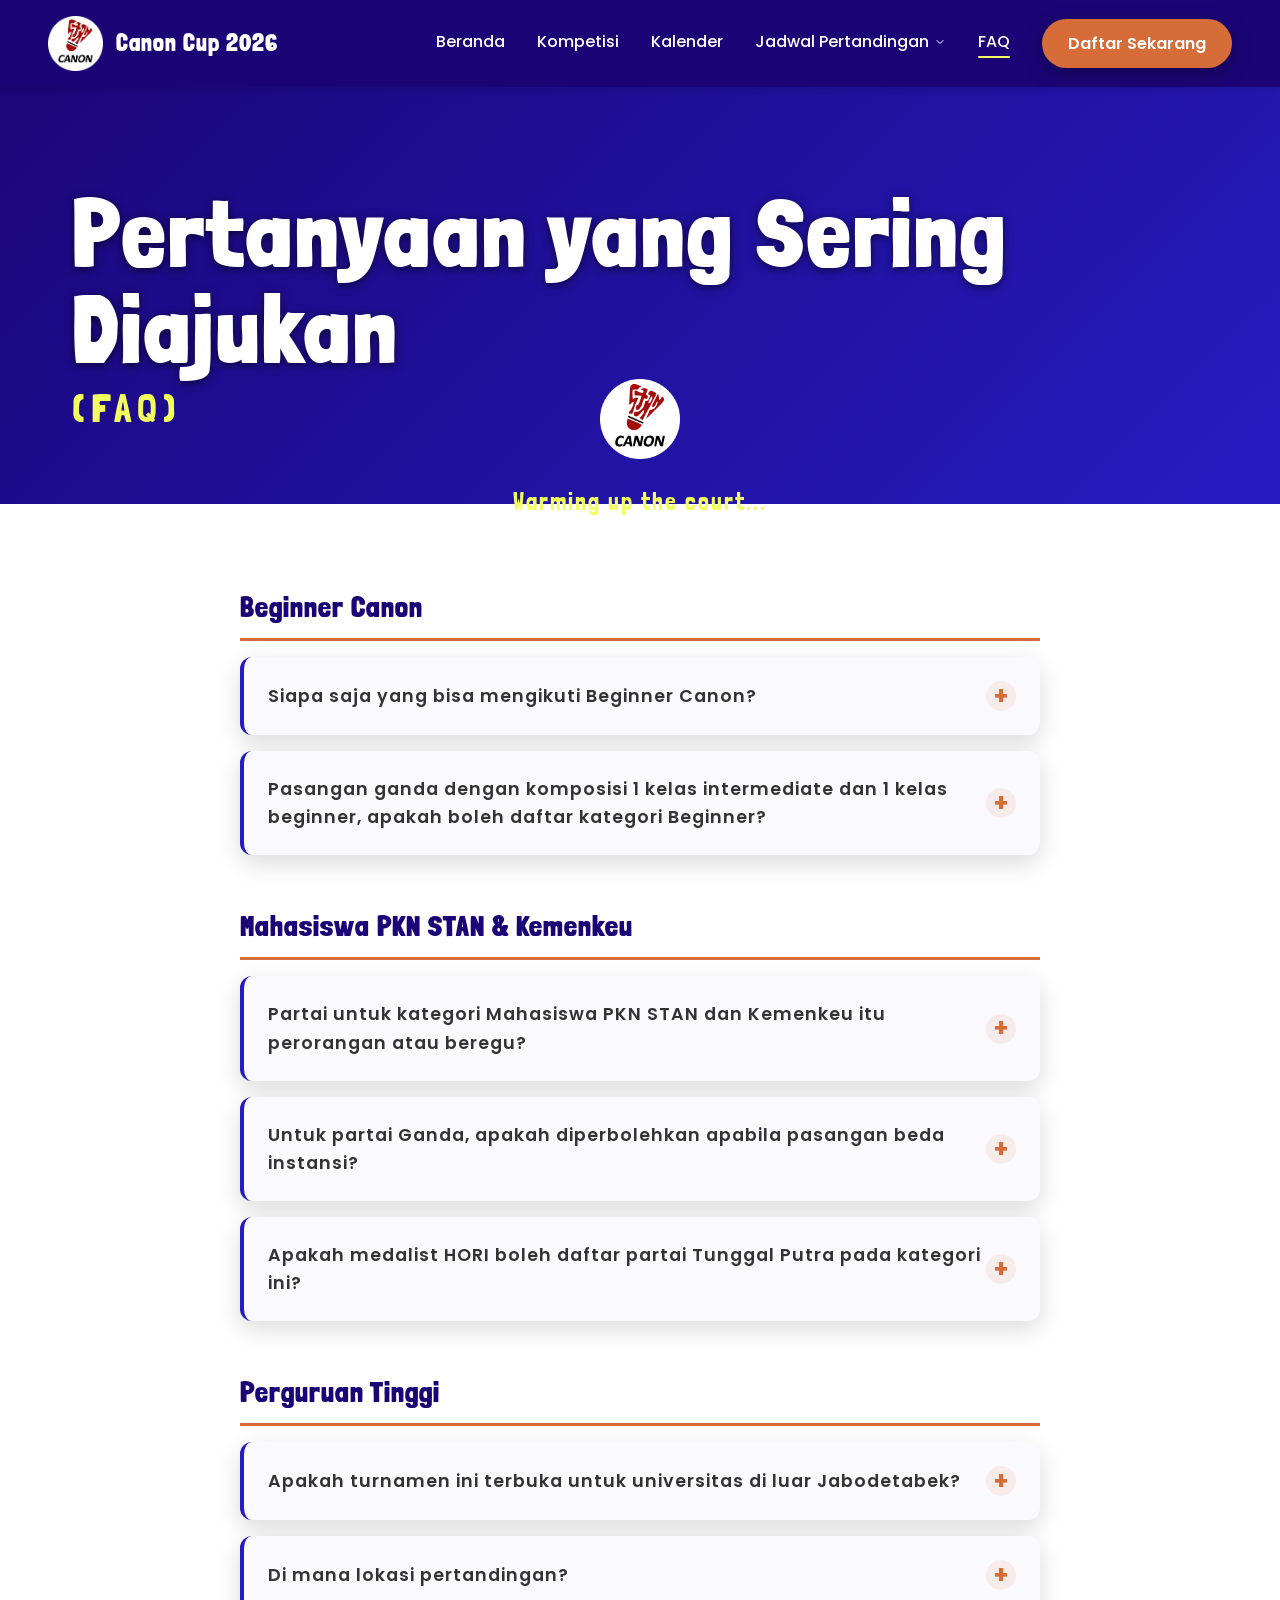
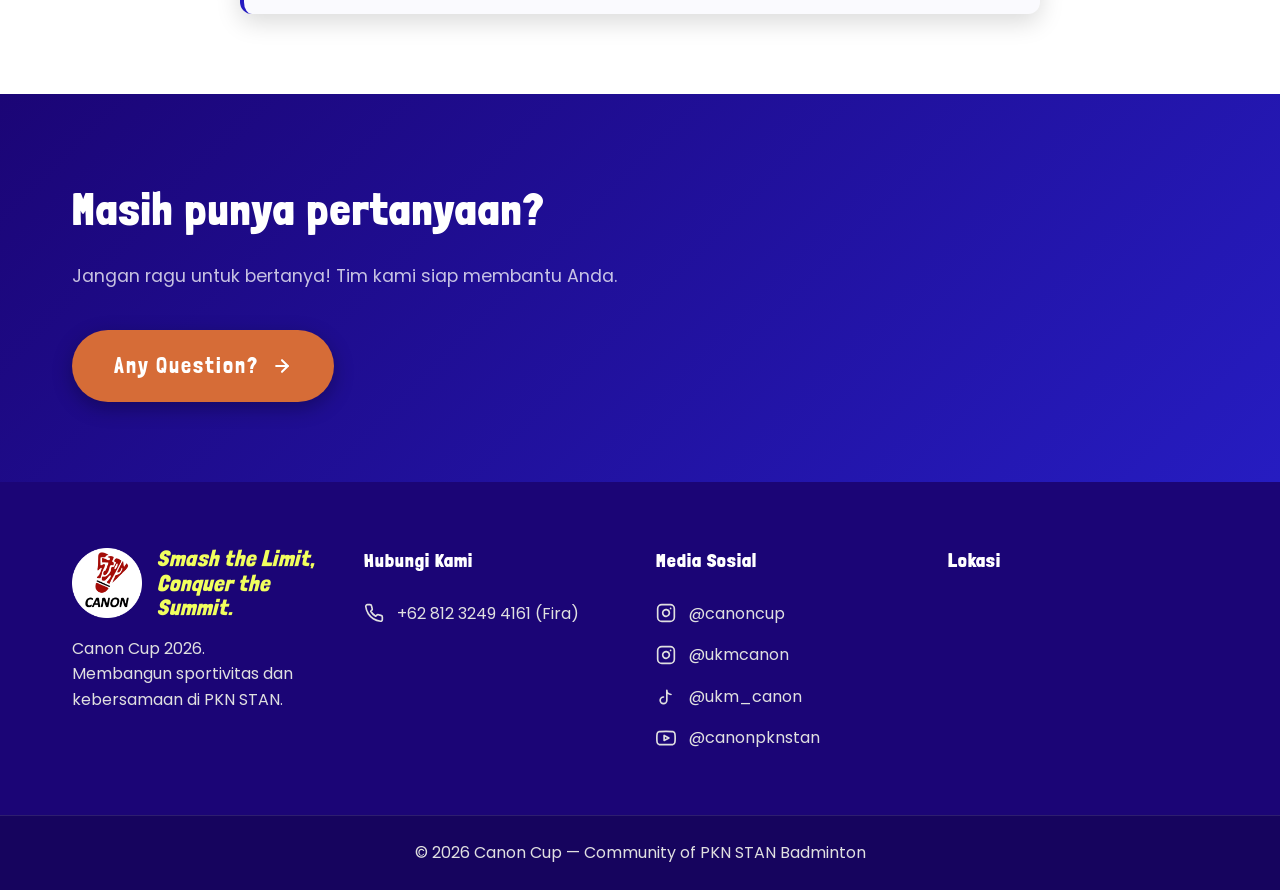
==== faq.html @ 89829433 "Ubah FAQ" ====
<!DOCTYPE html>
<html lang="id">
<head>
  <meta charset="UTF-8">
  <meta name="viewport" content="width=device-width, initial-scale=1.0">
  <meta name="description" content="FAQ CANON CUP 2026 - Pertanyaan yang Sering Diajukan">
  <title>FAQ | CANON CUP 2026</title>
  <link rel="icon" type="image/png" href="assets/images/logo.png">
  
  <!-- Google Fonts: Londrina Solid & Poppins -->
  <link rel="preconnect" href="https://fonts.googleapis.com">
  <link rel="preconnect" href="https://fonts.gstatic.com" crossorigin>
  <link href="https://fonts.googleapis.com/css2?family=Londrina+Solid:wght@400;900&family=Poppins:wght@400;500;600;700&display=swap" rel="stylesheet">
  
  <!-- CSS -->
  <link rel="stylesheet" href="css/style.css">
  <link rel="stylesheet" href="css/responsive.css">
</head>
<body>
  <!-- PRELOADER -->
  <div id="preloader" class="preloader">
    <div class="preloader-panel left-panel"></div>
    <div class="preloader-panel right-panel"></div>
    <div class="preloader-content">
      <div class="bouncing-shuttlecock" id="preloader-logo">
        <img src="assets/images/logo.png" alt="Loading...">
      </div>
      <div class="loading-text">Warming up the court...</div>
    </div>
  </div>

  <!-- NAVBAR -->
  <nav id="navbar" class="navbar-solid">
    <div class="nav-container">
      <a href="index.html" class="logo">
        <img src="assets/images/logo.png" alt="Canon Cup Logo" class="logo-img" />
        <span>Canon Cup 2026</span>
      </a>
      
      <ul class="nav-menu" id="nav-menu">
        <li><a href="index.html#hero" class="nav-link">Beranda</a></li>
        <li><a href="index.html#kompetisi" class="nav-link">Kompetisi</a></li>
        <li><a href="index.html#jadwal" class="nav-link">Kalender</a></li>
        <li class="dropdown">
          <a href="schedule.html" class="nav-link">Jadwal Pertandingan <svg width="12" height="12" viewBox="0 0 24 24" fill="none" stroke="currentColor" stroke-width="2" stroke-linecap="round" stroke-linejoin="round"><path d="m6 9 6 6 6-6"/></svg></a>
          <ul class="dropdown-menu">
            <li><a href="schedule.html?day=1">Day 1</a></li>
            <li><a href="schedule.html?day=2">Day 2</a></li>
            <li><a href="schedule.html?day=3">Day 3</a></li>
            <li><a href="schedule.html?day=4">Day 4</a></li>
            <li><a href="schedule.html?day=5">Day 5</a></li>
            <li><a href="schedule.html?day=6">Day 6</a></li>
          </ul>
        </li>        
        <li><a href="faq.html" class="nav-link active">FAQ</a></li>
        <li><a href="index.html#kompetisi" class="btn-cta">Daftar Sekarang</a></li>
      </ul>

      <!-- Hamburger Menu (Mobile) -->
      <div class="hamburger" id="hamburger">
        <span class="bar"></span>
        <span class="bar"></span>
        <span class="bar"></span>
      </div>
    </div>
  </nav>

  <!-- FAQ HERO -->
  <header class="section hero-faq">
    <div class="container text-center scroll-reveal">
      <h1 class="hero-title">Pertanyaan yang Sering Diajukan</h1>
      <p class="hero-subtitle" style="margin-bottom: 0;">(FAQ)</p>
    </div>
  </header>

  <!-- FAQ ACCORDION SECTION -->
  <section class="section">
    <div class="container scroll-reveal">
      
      <!-- Category 1: Beginner Canon -->
      <h2 class="faq-category-title" style="margin-top: 0;">Beginner Canon</h2>
      <div class="faq-container">
        <div class="faq-item">
          <div class="faq-question">
            <h3>Siapa saja yang bisa mengikuti Beginner Canon?</h3>
            <span class="faq-icon">+</span>
          </div>
          <div class="faq-answer">
            <p>Kategori ini ditujukan khusus untuk anggota Canon level Beginner. Peserta yang boleh mengikuti Kategori Beginner Canon dapat dilihat melalui tautan berikut <a href="https://staner.id/KelasBeginnerCanon" target="_blank" style="color: #3b82f6; font-weight: 600; text-decoration: underline;">staner.id/KelasBeginnerCanon</a>. </p>
          </div>
        </div>
        <div class="faq-item">
          <div class="faq-question">
            <h3> Pasangan ganda dengan komposisi 1 kelas intermediate dan 1 kelas beginner, apakah boleh daftar kategori Beginner? </h3>
            <span class="faq-icon">+</span>
          </div>
          <div class="faq-answer">
            <p>Tidak dibolehkan daftar kelas Beginner, karena kategori Beginner hanya untuk Internal Canon kelas Beginner. Jika salah satunya bukan Beginner, maka harus daftar kategori Mahasiswa atau Perguruan Tinggi Lainnya. </p>
          </div>
        </div>
      </div>

      <!-- Category 2: Mahasiswa PKN STAN & Kemenkeu -->
      <h2 class="faq-category-title">Mahasiswa PKN STAN & Kemenkeu</h2>
      <div class="faq-container">
        <div class="faq-item">
          <div class="faq-question">
            <h3>Partai untuk kategori Mahasiswa PKN STAN dan Kemenkeu itu perorangan atau beregu?</h3>
            <span class="faq-icon">+</span>
          </div>
          <div class="faq-answer">
            <p>Partai untuk kategori Mahasiswa PKN STAN dan Kemenkeu adalah perorangan.</p>
          </div>
        </div>
        <div class="faq-item">
          <div class="faq-question">
            <h3>Untuk partai Ganda, apakah diperbolehkan apabila pasangan beda instansi?</h3>
            <span class="faq-icon">+</span>
          </div>
          <div class="faq-answer">
            <p>Diperbolehkan.</p>
          </div>
        </div>
        <div class="faq-item">
          <div class="faq-question">
            <h3>Apakah medalist HORI boleh daftar partai Tunggal Putra pada kategori ini?</h3>
            <span class="faq-icon">+</span>
          </div>
          <div class="faq-answer">
            <p>Medalist HORI tidak diperbolehkan mengikuti partai Tunggal Putra, hal ini bertujuan untuk memastikan pertandingan antara Mahasiswa PKN STAN dan Kemenkeu bisa lebih adil.</p>
          </div>
        </div>
      </div>

      <!-- Category 3: Perguruan Tinggi -->
      <h2 class="faq-category-title">Perguruan Tinggi</h2>
      <div class="faq-container">
        <div class="faq-item">
          <div class="faq-question">
            <h3>Apakah turnamen ini terbuka untuk universitas di luar Jabodetabek?</h3>
            <span class="faq-icon">+</span>
          </div>
          <div class="faq-answer">
            <p>Ya, terbuka untuk seluruh mahasiswa perguruan tinggi di Indonesia. Namun, biaya akomodasi dan transportasi ditanggung oleh masing-masing peserta.</p>
          </div>
        </div>
        <div class="faq-item">
          <div class="faq-question">
            <h3>Di mana lokasi pertandingan?</h3>
            <span class="faq-icon">+</span>
          </div>
          <div class="faq-answer">
            <p>Seluruh rangkaian pertandingan akan diselenggarakan di Gedung Student Center PKN STAN, Bintaro, Tangerang Selatan. Anda bisa melihat peta lokasi di bagian paling bawah website ini.</p>
          </div>
        </div>
      </div>

    </div>
  </section>

  <!-- FAQ CTA -->
  <section class="section faq-cta-section">
    <div class="container scroll-reveal text-center">
      <h2 class="faq-cta-title">Masih punya pertanyaan?</h2>
      <p class="faq-cta-desc">Jangan ragu untuk bertanya! Tim kami siap membantu Anda.</p>
      <a href="https://canoncup26.zite.so/faq" target="_blank" id="faq-form-link" class="btn-faq-cta">
        <span>Any Question?</span>
        <svg width="20" height="20" viewBox="0 0 24 24" fill="none" stroke="currentColor" stroke-width="2.5" stroke-linecap="round" stroke-linejoin="round"><line x1="5" y1="12" x2="19" y2="12"/><polyline points="12 5 19 12 12 19"/></svg>
      </a>
    </div>
  </section>

  <!-- FOOTER -->
  <footer class="footer">
    <div class="container footer-grid">
      <!-- Col 1: Logo & Tagline -->
      <div class="footer-col">
        <a href="#" class="logo footer-logo">
          <img src="assets/images/logo.png" alt="Canon Cup Logo" class="logo-img" />
          <span class="footer-tagline">Smash the Limit,<br>Conquer the Summit.</span>
        </a>
        <p class="footer-desc">Canon Cup 2026.<br>Membangun sportivitas dan kebersamaan di PKN STAN.</p>
      </div>

      <!-- Col 2: Contact -->
      <div class="footer-col">
        <h4 class="footer-heading">Hubungi Kami</h4>
        <a href="#" id="footer-wa-link" target="_blank" class="footer-contact">
          <svg width="20" height="20" viewBox="0 0 24 24" fill="none" stroke="currentColor" stroke-width="2" stroke-linecap="round" stroke-linejoin="round"><path d="M22 16.92v3a2 2 0 0 1-2.18 2 19.79 19.79 0 0 1-8.63-3.07 19.5 19.5 0 0 1-6-6 19.79 19.79 0 0 1-3.07-8.67A2 2 0 0 1 4.11 2h3a2 2 0 0 1 2 1.72 12.84 12.84 0 0 0 .7 2.81 2 2 0 0 1-.45 2.11L8.09 9.91a16 16 0 0 0 6 6l1.27-1.27a2 2 0 0 1 2.11-.45 12.84 12.84 0 0 0 2.81.7A2 2 0 0 1 22 16.92z"/></svg>
          <span id="footer-wa-text"></span>
        </a>
      </div>

      <!-- Col 3: Media Sosial -->
      <div class="footer-col">
        <h4 class="footer-heading">Media Sosial</h4>
        <div class="social-links">
          <a href="https://instagram.com/canoncup" target="_blank" class="social-link" title="@canoncup">
            <svg width="20" height="20" viewBox="0 0 24 24" fill="none" stroke="currentColor" stroke-width="2" stroke-linecap="round" stroke-linejoin="round"><rect x="2" y="2" width="20" height="20" rx="5" ry="5"/><path d="M16 11.37A4 4 0 1 1 12.63 8 4 4 0 0 1 16 11.37z"/><line x1="17.5" y1="6.5" x2="17.51" y2="6.5"/></svg>
            @canoncup
          </a>
          <a href="https://instagram.com/ukmcanon" target="_blank" class="social-link" title="@ukmcanon">
            <svg width="20" height="20" viewBox="0 0 24 24" fill="none" stroke="currentColor" stroke-width="2" stroke-linecap="round" stroke-linejoin="round"><rect x="2" y="2" width="20" height="20" rx="5" ry="5"/><path d="M16 11.37A4 4 0 1 1 12.63 8 4 4 0 0 1 16 11.37z"/><line x1="17.5" y1="6.5" x2="17.51" y2="6.5"/></svg>
            @ukmcanon
          </a>
          <a href="https://tiktok.com/@ukm_canon" target="_blank" class="social-link" title="@ukm_canon">
            <!-- TikTok SVG Icon -->
            <svg width="20" height="20" viewBox="0 0 24 24" fill="none" stroke="currentColor" stroke-width="2" stroke-linecap="round" stroke-linejoin="round"><path d="M9 12a4 4 0 1 0 4 4V4a5 5 0 0 0 5 5"/></svg>
            @ukm_canon
          </a>
          <a href="https://youtube.com/@canonpknstan" target="_blank" class="social-link" title="@canonpknstan">
            <svg width="20" height="20" viewBox="0 0 24 24" fill="none" stroke="currentColor" stroke-width="2" stroke-linecap="round" stroke-linejoin="round"><path d="M22.54 6.42a2.78 2.78 0 0 0-1.94-2C18.88 4 12 4 12 4s-6.88 0-8.6.42a2.78 2.78 0 0 0-1.94 2C1 8.13 1 12 1 12s0 3.87.46 5.58a2.78 2.78 0 0 0 1.94 2C5.12 20 12 20 12 20s6.88 0 8.6-.42a2.78 2.78 0 0 0 1.94-2C23 15.87 23 12 23 12s0-3.87-.46-5.58z"/><polygon points="9.75 15.02 15.5 12 9.75 8.98 9.75 15.02"/></svg>
            @canonpknstan
          </a>
        </div>
      </div>

      <!-- Col 4: Maps -->
      <div class="footer-col">
        <h4 class="footer-heading">Lokasi</h4>
        <div class="map-container">
          <iframe 
            title="Peta lokasi Gedung Student Center PKN STAN"
            src="https://www.google.com/maps?q=Gedung%20Student%20Center%20PKN%20STAN&output=embed"
            width="100%" 
            height="150" 
            style="border:0; border-radius: 8px;" 
            allowfullscreen="" 
            loading="lazy" 
            referrerpolicy="no-referrer-when-downgrade">
          </iframe>
        </div>
      </div>
    </div>
    <div class="footer-bottom">
      <p>&copy; 2026 Canon Cup &mdash; Community of PKN STAN Badminton</p>
    </div>
  </footer>

  <!-- Scripts -->
  <script src="js/data.js"></script>
  <script src="js/main.js"></script>
</body>
</html>
---- css/style.css ----
/* === BASE & CSS VARIABLES === */
:root {
  --color-primary: #1b0576;
  --color-secondary: #261cc1;
  --color-accent: #d66c37;
  --color-highlight: #f1ff5e;
  
  --font-heading: 'Londrina Solid', cursive;
  --font-body: 'Poppins', sans-serif;
  
  --text-dark: #333333;
  --text-light: #ffffff;
  --text-muted: #e0e0e0;
  
  --bg-light: #ffffff;
  --bg-white: #ffffff;
  
  --transition: all 0.3s ease;
}

* {
  margin: 0;
  padding: 0;
  box-sizing: border-box;
}

html {
  scroll-behavior: smooth;
}

body {
  font-family: var(--font-body);
  color: var(--text-dark);
  background-color: var(--bg-light);
  line-height: 1.6;
  overflow-x: hidden;
}

a {
  text-decoration: none;
  color: inherit;
}

ul {
  list-style: none;
}

img {
  max-width: 100%;
  height: auto;
  display: block;
}

/* === TYPOGRAPHY === */
h1, h2, h3, h4, .hero-title, .section-title {
  font-family: var(--font-heading);
  font-weight: 900;
  letter-spacing: 1px;
}

.container {
  max-width: 1200px;
  margin: 0 auto;
  padding: 0 2rem;
}

.section {
  padding: 5rem 0;
}

.section-alt {
  background-color: var(--bg-white);
}

.section-title {
  text-align: center;
  font-size: 3rem;
  margin-top: 2rem;
  color: var(--color-primary);
  margin-bottom: 2rem;
  position: relative;
}

/* === NAVBAR === */
#navbar {
  position: fixed;
  top: 0;
  left: 0;
  width: 100%;
  z-index: 1000;
  transition: var(--transition);
  background: transparent;
  padding: 1.5rem 0;
}

#navbar.scrolled, #navbar.navbar-solid {
  background-color: var(--color-primary);
  padding: 1rem 0;
  box-shadow: 0 4px 6px rgba(0, 0, 0, 0.1);
}

.nav-container {
  width: 100%;
  padding: 0 3rem;
  display: flex;
  justify-content: space-between;
  align-items: center;
}

.logo {
  display: flex;
  align-items: center;
  gap: 0.8rem;
  font-family: var(--font-heading);
  font-size: 1.5rem;
  font-weight: 700;
  color: var(--text-light);
  letter-spacing: 1px;
}

.logo-img {
  height: 55px;
  width: auto;
  object-fit: contain;
}

.footer-logo {
  display: flex;
  align-items: center;
  gap: 15px;
}

.footer-logo .logo-img {
  height: 70px;
}

.footer-tagline {
  font-family: var(--font-heading);
  font-style: italic;
  font-size: 1.4rem;
  color: var(--color-highlight);
  line-height: 1.1;
  letter-spacing: 1px;

}

.nav-menu {
  display: flex;
  align-items: center;
  gap: 2rem;
}

.nav-link {
  color: var(--text-light);
  font-weight: 500;
  transition: var(--transition);
  display: flex;
  align-items: center;
  gap: 0.3rem;
  position: relative;
  padding-bottom: 0.2rem;
}

.nav-link::after {
  content: '';
  position: absolute;
  width: 0;
  height: 2px;
  bottom: 0;
  left: 0;
  background-color: var(--color-highlight);
  transition: width 0.3s ease;
  border-radius: 2px;
}

.nav-link:hover {
  color: var(--color-highlight);
}

.nav-link:hover::after,
.nav-link.active::after {
  width: 100%;
}

.btn-primary {
  display: inline-flex;
  align-items: center;
  justify-content: center;
  background-color: var(--color-accent);
  color: var(--text-light);
  padding: 0.6rem 1.5rem;
  border-radius: 50px;
  font-weight: 600;
  transition: var(--transition);
  border: 2px solid var(--color-accent);
}

.btn-primary:hover {
  background-color: transparent;
  color: var(--color-accent);
  transform: translateY(-2px);
}

.btn-cta {
  display: inline-flex;
  align-items: center;
  justify-content: center;
  background-color: var(--color-accent);
  color: var(--text-light);
  padding: 0.6rem 1.5rem;
  border-radius: 50px;
  font-weight: 600;
  transition: var(--transition);
  border: 2px solid transparent;
  box-shadow: 0 6px 20px rgba(0, 0, 0, 0.3);
  position: relative;
  overflow: hidden;
}

.btn-cta::before {
  content: '';
  position: absolute;
  top: 0; left: -100%; right: 0; bottom: 0;
  width: 100%;
  background: linear-gradient(120deg, transparent, rgba(255,255,255,0.2), transparent);
  transition: left 0.5s ease;
}

.btn-cta:hover::before {
  left: 100%;
}

.btn-cta:hover {
  background: transparent;
  border-color: var(--color-highlight);
  color: var(--color-highlight);
  box-shadow: 0 8px 25px rgba(0, 0, 0, 0.35);
  transform: translateY(-3px);
}

/* Dropdown */
.dropdown {
  position: relative;
}

.dropdown-menu {
  position: absolute;
  top: 100%;
  left: 0;
  background-color: var(--color-primary);
  min-width: 180px;
  border-radius: 8px;
  opacity: 0;
  visibility: hidden;
  transform: translateY(10px);
  transition: var(--transition);
  box-shadow: 0 10px 15px rgba(0,0,0,0.1);
  padding: 0.5rem 0;
}

.dropdown:hover .dropdown-menu {
  opacity: 1;
  visibility: visible;
  transform: translateY(0);
}

.dropdown-menu a {
  display: block;
  padding: 0.7rem 1.5rem;
  color: var(--text-light);
  transition: var(--transition);
}

.dropdown-menu a:hover {
  background-color: var(--color-secondary);
  padding-left: 1.8rem;
}

.hamburger {
  display: none;
  cursor: pointer;
}

.hamburger .bar {
  display: block;
  width: 25px;
  height: 3px;
  margin: 5px auto;
  transition: var(--transition);
  background-color: var(--text-light);
}

/* === HOME PAGE FIXED BACKGROUND === */
body.home-page {
  color: var(--text-light);
  position: relative;
}

body.home-page::before {
  content: '';
  position: fixed;
  top: -20px;
  left: -20px;
  width: calc(100% + 40px);
  height: calc(100% + 40px);
  background: linear-gradient(rgba(27, 5, 118, 0.2), rgba(38, 28, 193, 0.2)), url('../assets/images/hero-bg.png') center bottom/cover no-repeat;
  z-index: -1;
  transition: filter 0.4s ease;
  filter: blur(var(--bg-blur, 0px));
}

body.home-page .hero {
  background: transparent;
}

body.home-page .section, 
body.home-page .section-alt {
  background-color: transparent;
}

body.home-page .section-title {
  color: var(--text-light);
}

body.home-page .tentative-label {
  color: var(--text-muted);
}

/* Ensure components with white backgrounds retain dark text */
.card, .calendar-wrapper, .modal-content, .sponsor-item {
  color: var(--text-dark);
}

/* === HERO SECTION === */
.hero {
  min-height: 100vh;
  display: flex;
  align-items: center;
  background: linear-gradient(135deg, var(--color-primary) 0%, var(--color-secondary) 100%);
  position: relative;
  overflow: hidden;
  padding-top: 80px;
  padding-bottom: 1.5rem;
}

.hero-content {
  max-width: 800px;
  margin: 0 auto;
  text-align: center;
  color: var(--text-light);
  z-index: 2;
  position: relative;
  padding: 0 2rem;
}

.hero-title {
  font-size: 6rem;
  margin-top: 1.5rem;
  line-height: 1;
  text-shadow: 0 2px 10px rgba(0, 0, 0, 0.6);
}

.hero-tagline {
  font-size: 1.7rem;
  font-style: italic;
  color: var(--color-highlight);
  margin-top: 0.1rem;
  margin-bottom: 0.5rem;
  font-weight: 600;
}

.hero-desc {
  font-size: 1.1rem;
  line-height: 1.2rem;
  margin-bottom: 1.2rem;
  color: var(--text-muted);
}

.hero-decor {
  position: absolute;
  top: 50%;
  left: 50%;
  transform: translate(-50%, -50%);
  z-index: 1;
  opacity: 0.6;
}

@keyframes float {
  0% { transform: translateY(0px) rotate(0deg); }
  50% { transform: translateY(-20px) rotate(5deg); }
  100% { transform: translateY(0px) rotate(0deg); }
}

.floating-shuttlecock {
  animation: float 6s ease-in-out infinite;
}

/* --- HERO TIMELINE & COUNTDOWN --- */
.hero-countdown-wrapper {
  margin: 2rem auto 1.5rem auto;
  margin-top: 0.8rem;
  background: rgba(255, 255, 255, 0.1);
  backdrop-filter: blur(10px);
  border-radius: 16px;
  border: 1px solid rgba(255, 255, 255, 0.2);
  padding: 1.5rem;
  max-width: 500px;
  transform-style: preserve-3d;
  transition: var(--transition);
}

.hero-timeline {
  display: flex;
  justify-content: center;
  gap: 4rem;
  margin-bottom: 1.5rem;
  border-bottom: 1px solid rgba(255, 255, 255, 0.2);
  padding-bottom: 1rem;
}

.timeline-step {
  display: flex;
  flex-direction: column;
  align-items: center;
}

.timeline-step .step-date {
  font-size: 0.95rem;
  color: var(--color-highlight);
  font-weight: 600;
  margin-bottom: 0.2rem;
}

.timeline-step .step-name {
  font-size: 1rem;
  font-weight: 700;
}

.hero-countdown {
  display: flex;
  flex-direction: column;
  align-items: center;
}

.countdown-label {
  font-size: 1.25rem;
  font-weight: 700;
  margin-bottom: 1rem;
  text-transform: uppercase;
  letter-spacing: 1px;
}

.countdown-timer {
  display: flex;
  justify-content: center;
  align-items: center;
  gap: 1rem;
}

.time-box {
  display: flex;
  flex-direction: column;
  align-items: center;
  background: rgba(0, 0, 0, 0.2);
  padding: 0.8rem;
  border-radius: 12px;
  min-width: 70px;
}

.time-box span {
  font-family: var(--font-heading);
  font-size: 2.5rem;
  font-weight: 800;
  line-height: 1;
  letter-spacing: 2px;
}

.time-box small {
  font-size: 0.75rem;
  margin-top: 0.3rem;
  font-weight: 600;
  color: var(--color-highlight);
}

.time-sep {
  font-size: 2rem;
  font-weight: 800;
  color: var(--color-highlight);
}

/* === KOMPETISI SECTION === */
.cards-grid {
  display: grid;
  grid-template-columns: repeat(3, 1fr);
  gap: 2rem;
}

.card {
  background: var(--bg-white);
  border-radius: 16px;
  padding: 2rem;
  box-shadow: 0 10px 35px rgba(0,0,0,0.15);
  transition: var(--transition);
  display: flex;
  flex-direction: column;
  align-items: center;
  text-align: center;
  height: 100%;
  transform-style: preserve-3d;
}

.card:hover {
  box-shadow: 0 30px 60px rgba(0,0,0,0.4);
  background-color: var(--color-primary);
}

.card:hover .card-title,
.card:hover .card-desc {
  color: var(--text-light);
  transform: translateZ(30px);
}

.card:hover .card-icon {
  background-color: rgba(255, 255, 255, 0.2);
  color: var(--text-light);
  transform: translateZ(50px);
}

.card:hover .btn-outline {
  border-color: var(--text-light);
  color: var(--text-light);
}

.card:hover .btn-outline:hover {
  background-color: var(--text-light);
  color: var(--color-primary);
}

.card-icon {
  display: inline-flex;
  align-items: center;
  justify-content: center;
  width: 80px;
  height: 80px;
  border-radius: 50%;
  background-color: rgba(38, 28, 193, 0.1);
  color: var(--color-secondary);
  margin-bottom: 1.5rem;
  transition: var(--transition);
}

.card-title {
  font-size: 1.8rem;
  margin-bottom: 1rem;
  color: var(--color-primary);
  transition: var(--transition);
}

.card-desc {
  color: #666;
  margin-bottom: 1.5rem;
  transition: var(--transition);
}

.card-actions {
  display: flex;
  gap: 0.5rem;
  justify-content: center;
  margin-top: auto;
  transition: var(--transition);
  flex-wrap: wrap;
  width: 100%;
}

.card-actions .btn-small {
  flex: 1;
  padding: 0.5rem;
  font-size: 0.8rem;
  min-width: 80px;
}

button.btn-primary:disabled {
  background-color: #a0a0a0;
  color: #e0e0e0;
  cursor: not-allowed;
  transform: none !important;
  box-shadow: none !important;
  position: relative;
}

/* Tooltip on hover */
button.btn-primary:disabled:hover::before {
  content: attr(data-tooltip);
  position: absolute;
  bottom: 100%;
  left: 50%;
  transform: translateX(-50%) translateY(-8px);
  background: var(--color-secondary);
  color: #fff;
  padding: 0.4rem 0.8rem;
  border-radius: 6px;
  font-size: 0.75rem;
  white-space: normal;
  width: 140px;
  text-align: center;
  line-height: 1.3;
  pointer-events: none;
  z-index: 10;
  box-shadow: 0 4px 10px rgba(0,0,0,0.2);
}

button.btn-primary:disabled:hover::after {
  content: '';
  position: absolute;
  bottom: 100%;
  left: 50%;
  transform: translateX(-50%);
  border-width: 5px;
  border-style: solid;
  border-color: var(--color-secondary) transparent transparent transparent;
  pointer-events: none;
  z-index: 10;
}

.card:hover button.btn-primary:disabled {
  background-color: rgba(255,255,255,0.3);
  color: rgba(255,255,255,0.7);
}

.card:hover .card-actions {
  transform: translateZ(40px);
}

.btn-small {
  padding: 0.5rem 1.2rem;
  font-size: 0.95rem;
}

.btn-outline {
  display: inline-flex;
  align-items: center;
  justify-content: center;
  background-color: transparent;
  color: var(--color-primary);
  padding: 0.6rem 1.5rem;
  border-radius: 50px;
  font-weight: 600;
  transition: var(--transition);
  border: 2px solid var(--color-primary);
}

.btn-outline:hover {
  background-color: var(--color-primary);
  color: var(--text-light);
  transform: translateY(-2px);
}

/* === JADWAL SECTION === */
.tentative-label {
  text-align: center;
  color: var(--color-accent);
  font-style: italic;
  margin-top: -2rem;
  margin-bottom: 2rem;
  font-weight: 500;
}

.calendar-wrapper {
  display: grid;
  grid-template-columns: minmax(0, 1.2fr) minmax(0, 1fr);
  gap: 2rem;
  align-items: start;
  zoom: 0.90;
}

.calendar-panel, .agenda-panel {
  background: var(--bg-white);
  border-radius: 16px;
  padding: 2rem;
  box-shadow: 0 10px 35px rgba(0,0,0,0.15);
}

/* Calendar Header */
.calendar-header, .agenda-header {
  background-color: #d66c37;
  margin: -2rem -2rem 1.5rem -2rem;
  padding: 0.8rem 1.5rem;
  border-radius: 16px 16px 0 0;
  display: flex;
  justify-content: space-between;
  align-items: center;
}

.calendar-month-year {
  font-size: 2.2rem;
  color: var(--text-light);
  font-family: var(--font-heading);
  letter-spacing: 1px;
  margin: 0;
  flex: 1;
  text-align: center;
}

.btn-cal-nav {
  background-color: rgba(255, 255, 255, 0.2);
  color: var(--text-light);
  border: none;
  width: 36px;
  height: 36px;
  border-radius: 8px;
  cursor: pointer;
  font-weight: 700;
  font-size: 1.2rem;
  transition: var(--transition);
  display: flex;
  align-items: center;
  justify-content: center;
}

.btn-cal-nav:hover {
  background-color: rgba(255, 255, 255, 0.4);
}

/* Calendar Grid */
.calendar-days-header {
  display: grid;
  grid-template-columns: repeat(7, 1fr);
  gap: 0.5rem;
  margin-bottom: 1rem;
}

.calendar-days-header span {
  text-align: center;
  background-color: rgba(38, 28, 193, 0.05);
  color: var(--color-primary);
  font-weight: 600;
  padding: 0.5rem 0;
  border-radius: 8px;
  font-size: 0.9rem;
}

.calendar-grid {
  display: grid;
  grid-template-columns: repeat(7, 1fr);
  gap: 0.5rem;
}

.calendar-cell {
  aspect-ratio: 1;
  border: 1px solid #eaeaea;
  border-radius: 8px;
  padding: 0.5rem;
  display: flex;
  flex-direction: column;
  position: relative;
  background: var(--bg-white);
  min-width: 0;
  overflow: hidden;
}

.calendar-cell.empty {
  border-style: dashed;
  background-color: transparent;
}

.calendar-cell .day-number {
  font-weight: 600;
  font-size: 0.9rem;
  color: var(--text-dark);
  margin-bottom: auto;
}

.calendar-cell.active-day {
  border-color: var(--color-secondary);
  box-shadow: 0 0 0 1px var(--color-secondary);
}

.event-badge-small {
  background-color: var(--color-secondary);
  height: 15px;
  width: 100%;
  border-radius: 4px;
  margin-top: 4px;
  cursor: pointer;
}

/* Agenda Panel */
.agenda-title {
  font-family: var(--font-heading);
  color: var(--text-light);
  font-size: 2.2rem;
  margin: 0;
  display: flex;
  align-items: center;
  gap: 0.5rem;
  letter-spacing: 1px;
}

.agenda-list {
  display: flex;
  flex-direction: column;
  gap: 1rem;
  max-height: 500px;
  overflow-y: auto;
  padding-right: 0.5rem;
}

.agenda-item {
  display: flex;
  background: rgba(38, 28, 193, 0.05);
  border-radius: 12px;
  padding: 1.2rem;
  align-items: center;
  gap: 1.5rem;
  border-left: 8px solid var(--color-primary);
  transition: var(--transition);
}

.agenda-item:hover {
  transform: translateX(5px);
  background: rgba(38, 28, 193, 0.08);
}

.agenda-date {
  color: var(--color-secondary);
  font-weight: 700;
  font-size: 1rem;
  min-width: 60px;
  text-align: center;
}

.agenda-info {
  flex: 1;
  min-width: 0;
  text-align: right;
}

.agenda-info-title {
  font-weight: 600;
  color: var(--text-dark);
  font-size: 0.95rem;
  white-space: normal;
  word-wrap: break-word;
}

.agenda-badge {
  background-color: var(--color-primary);
  color: var(--text-light);
  font-size: 0.75rem;
  padding: 0.3rem 0.8rem;
  border-radius: 20px;
  font-weight: 600;
  flex-shrink: 0;
}

/* Scrollbar for agenda list */
.agenda-list::-webkit-scrollbar {
  width: 6px;
}
.agenda-list::-webkit-scrollbar-track {
  background: #f1f1f1;
  border-radius: 10px;
}
.agenda-list::-webkit-scrollbar-thumb {
  background: #ccc;
  border-radius: 10px;
}
.agenda-list::-webkit-scrollbar-thumb:hover {
  background: var(--color-secondary);
}

/* === MODAL SECTION === */
.modal-overlay {
  position: fixed;
  top: 0; left: 0; right: 0; bottom: 0;
  background-color: rgba(0, 0, 0, 0.4);
  backdrop-filter: blur(2px);
  display: flex;
  align-items: center;
  justify-content: center;
  z-index: 2000;
  opacity: 0;
  visibility: hidden;
  transition: opacity 0.3s ease, visibility 0.3s ease;
}

.modal-overlay.active {
  opacity: 1;
  visibility: visible;
}

.modal-content {
  background: var(--bg-white);
  border-radius: 16px;
  width: 90%;
  max-width: 500px;
  padding: 2rem;
  box-shadow: 0 15px 35px rgba(0,0,0,0.2);
  transform: translateY(-20px);
  transition: transform 0.3s ease;
}

.modal-overlay.active .modal-content {
  transform: translateY(0);
}

.modal-header {
  display: flex;
  justify-content: space-between;
  align-items: center;
  border-bottom: 1px solid #eee;
  padding-bottom: 1rem;
  margin-bottom: 1.5rem;
}

.modal-title {
  color: var(--color-primary);
  font-family: var(--font-body);
  font-size: 1.1rem;
  font-weight: 700;
}

.modal-close {
  background: none;
  border: none;
  font-size: 1.5rem;
  color: #888;
  cursor: pointer;
  transition: color 0.2s;
}

.modal-close:hover {
  color: var(--color-accent);
}

.modal-body {
  display: flex;
  flex-direction: column;
  gap: 1rem;
}

/* Updated hover state for active-day */
.calendar-cell.active-day {
  cursor: pointer;
  transition: all 0.2s ease;
}
.calendar-cell.active-day:hover {
  border-color: var(--color-primary);
  box-shadow: 0 0 0 2px rgba(27, 5, 118, 0.2);
  transform: translateY(-2px);
}

/* === CAROUSEL SECTION === */
.carousel-container {
  position: relative;
  width: 100%;
  max-width: 1000px;
  margin: 0 auto;
  overflow: hidden;
  border-radius: 20px;
  box-shadow: 0 15px 40px rgba(0,0,0,0.15);
}

.carousel-track {
  display: flex;
  overflow-x: auto;
  scroll-snap-type: x mandatory;
  scrollbar-width: none;
  -ms-overflow-style: none;
  scroll-behavior: smooth;
}

.carousel-track::-webkit-scrollbar {
  display: none;
}

.carousel-slide {
  flex: 0 0 100%;
  height: 500px;
  scroll-snap-align: center;
  position: relative;
  background-size: cover;
  background-position: center;
}

.carousel-btn {
  position: absolute;
  top: 50%;
  transform: translateY(-50%);
  background: rgba(255, 255, 255, 0.2);
  color: white;
  border: none;
  width: 50px;
  height: 50px;
  border-radius: 50%;
  font-size: 1.5rem;
  cursor: pointer;
  z-index: 5;
  transition: var(--transition);
  backdrop-filter: blur(5px);
  display: flex;
  align-items: center;
  justify-content: center;
}

.carousel-btn:hover {
  background: rgba(255, 255, 255, 0.4);
}

.prev-btn {
  left: 1rem;
}

.next-btn {
  right: 1rem;
}

.carousel-indicators {
  position: absolute;
  bottom: 1rem;
  left: 50%;
  transform: translateX(-50%);
  display: flex;
  gap: 0.5rem;
  z-index: 5;
}

.carousel-dot {
  width: 10px;
  height: 10px;
  border-radius: 50%;
  background-color: rgba(255, 255, 255, 0.5);
  cursor: pointer;
  transition: var(--transition);
}

.carousel-dot.active {
  background-color: var(--color-highlight);
  transform: scale(1.2);
}
/* === SPONSOR SECTION === */
.sponsor-grid {
  display: flex;
  flex-wrap: wrap;
  justify-content: center;
  gap: 2rem;
  align-items: center;
}

.sponsor-item {
  width: calc(100% / 3 - 2rem);
  max-width: 200px;
}

.sponsor-item img {
  width: 100%;
  border-radius: 8px;
  filter: grayscale(100%);
  opacity: 0.7;
  transition: var(--transition);
  cursor: pointer;
}

.sponsor-item img:hover {
  filter: grayscale(0%);
  opacity: 1;
  transform: scale(1.05);
}

/* === FOOTER === */
.footer {
  background-color: var(--color-primary);
  color: var(--text-muted);
  padding: 4rem 0 0 0;
}

.footer-grid {
  display: grid;
  grid-template-columns: repeat(4, 1fr);
  gap: 2rem;
  margin-bottom: 3rem;
}

.footer-col .logo {
  margin-bottom: 1rem;
}

.footer-heading {
  color: var(--text-light);
  font-size: 1.2rem;
  margin-bottom: 1.5rem;
  font-family: var(--font-heading);
  letter-spacing: 1px;
}

.footer-contact, .social-link {
  display: flex;
  align-items: center;
  gap: 0.8rem;
  margin-bottom: 1rem;
  transition: var(--transition);
}

.footer-contact:hover, .social-link:hover {
  color: var(--color-highlight);
}

.social-links {
  display: flex;
  flex-direction: column;
}

.footer-bottom {
  text-align: center;
  padding: 1.5rem 0;
  border-top: 1px solid rgba(255,255,255,0.1);
  background-color: rgba(0,0,0,0.2);
}

/* === UTILITIES & ANIMATIONS === */
.scroll-reveal {
  opacity: 0;
  transform: translateY(30px);
  transition: all 0.8s ease;
}

.scroll-reveal.visible {
  opacity: 1;
  transform: translateY(0);
}

/* === PRELOADER === */
.preloader {
  position: fixed;
  top: 0; left: 0; right: 0; bottom: 0;
  z-index: 9999;
  display: flex;
  justify-content: center;
  align-items: center;
  pointer-events: none;
}

.preloader-panel {
  position: absolute;
  top: 0;
  width: 50%;
  height: 100%;
  background: rgba(27, 5, 118, 0.85); /* var(--color-primary) semi-transparent */
  backdrop-filter: blur(15px);
  -webkit-backdrop-filter: blur(15px);
  transition: transform 0.8s cubic-bezier(0.77, 0, 0.175, 1);
  z-index: 1;
}

.preloader-panel.left-panel {
  left: 0;
  transform-origin: left;
}

.preloader-panel.right-panel {
  right: 0;
  transform-origin: right;
}

.preloader.loaded .left-panel {
  transform: translateX(-100%);
}

.preloader.loaded .right-panel {
  transform: translateX(100%);
}

.preloader-content {
  position: relative;
  z-index: 2;
  display: flex;
  flex-direction: column;
  align-items: center;
  gap: 1.5rem;
  transition: opacity 0.3s ease, transform 0.5s cubic-bezier(0.175, 0.885, 0.32, 1.275);
}

.preloader.loaded .preloader-content {
  opacity: 0;
  transform: scale(2) translateY(-20px); /* The 'Smash' effect */
}

.bouncing-shuttlecock {
  width: 80px;
  height: 80px;
  animation: bounce 0.8s infinite alternate cubic-bezier(0.5, 0.05, 1, 0.5);
}

.bouncing-shuttlecock img {
  width: 100%;
  height: 100%;
  object-fit: contain;
}

.loading-text {
  color: var(--color-highlight);
  font-family: var(--font-heading);
  font-size: 1.5rem;
  letter-spacing: 2px;
  animation: pulseText 1.5s infinite ease-in-out;
}

@keyframes bounce {
  0% { transform: translateY(0) rotate(0deg); }
  100% { transform: translateY(-30px) rotate(15deg); }
}

@keyframes pulseText {
  0%, 100% { opacity: 0.5; }
  50% { opacity: 1; }
}

/* === FAQ SECTION === */
.hero-faq {
  padding: 10rem 0 4rem 0;
  background: linear-gradient(135deg, var(--color-primary) 0%, var(--color-secondary) 100%);
  position: relative;
}

.hero-faq .hero-title {
  color: var(--text-light);
  letter-spacing: 3px;
}

.hero-faq .hero-subtitle {
  color: var(--color-highlight);
  font-family: var(--font-heading);
  font-size: 2.5rem;
  letter-spacing: 6px;
}

.faq-category-title {
  font-family: var(--font-heading);
  color: var(--color-primary);
  font-size: 1.8rem;
  margin: 3rem auto 1rem auto;
  max-width: 800px;
  text-align: left;
  border-bottom: 3px solid var(--color-accent);
  padding-bottom: 0.5rem;
  width: 100%;
}

.faq-container {
  max-width: 800px;
  margin: 0 auto;
  display: flex;
  flex-direction: column;
  gap: 1rem;
}

.faq-item {
  background: var(--bg-white);
  border-radius: 12px;
  box-shadow: 0 8px 25px rgba(0, 0, 0, 0.15);
  overflow: hidden;
  border-left: 4px solid var(--color-secondary);
  transition: var(--transition);
}

.faq-item:hover {
  box-shadow: 0 12px 30px rgba(38, 28, 193, 0.3);
  transform: translateX(4px);
}

.faq-question {
  padding: 1.5rem;
  display: flex;
  justify-content: space-between;
  align-items: center;
  cursor: pointer;
  background: rgba(38, 28, 193, 0.02);
  transition: var(--transition);
}

.faq-question h3 {
  font-family: var(--font-body);
  font-size: 1.1rem;
  font-weight: 600;
  color: var(--text-dark);
  margin: 0;
}

.faq-icon {
  font-size: 1.5rem;
  color: var(--color-accent);
  font-weight: 700;
  transition: transform 0.3s ease;
  flex-shrink: 0;
  width: 30px;
  height: 30px;
  display: flex;
  align-items: center;
  justify-content: center;
  border-radius: 50%;
  background: rgba(214, 108, 55, 0.1);
}

.faq-answer {
  max-height: 0;
  overflow: hidden;
  transition: max-height 0.4s ease;
}

.faq-answer p {
  padding: 0 1.5rem 1.5rem 1.5rem;
  color: #555;
  margin: 0;
  line-height: 1.8;
  border-top: 1px dashed rgba(38, 28, 193, 0.1);
  padding-top: 1rem;
}

.faq-item.active {
  border-left-color: var(--color-accent);
}

.faq-item.active .faq-icon {
  transform: rotate(45deg);
  background: var(--color-accent);
  color: var(--text-light);
}

.faq-item.active .faq-question {
  background: rgba(38, 28, 193, 0.05);
}

/* === FAQ CTA === */
.faq-cta-section {
  background: linear-gradient(135deg, var(--color-primary) 0%, var(--color-secondary) 100%);
  padding: 5rem 0;
}

.faq-cta-title {
  color: var(--text-light);
  font-family: var(--font-heading);
  font-size: 2.8rem;
  letter-spacing: 2px;
  margin-bottom: 1rem;
}

.faq-cta-desc {
  color: rgba(255, 255, 255, 0.75);
  font-size: 1.1rem;
  margin-bottom: 2.5rem;
}

.btn-faq-cta {
  display: inline-flex;
  align-items: center;
  gap: 0.8rem;
  padding: 1rem 2.5rem;
  background: var(--color-accent);
  color: var(--text-light);
  font-family: var(--font-heading);
  font-size: 1.4rem;
  letter-spacing: 2px;
  border-radius: 50px;
  border: 2px solid transparent;
  transition: var(--transition);
  box-shadow: 0 6px 20px rgba(0, 0, 0, 0.3);
  position: relative;
  overflow: hidden;
}

.btn-faq-cta::before {
  content: '';
  position: absolute;
  top: 0; left: -100%; right: 0; bottom: 0;
  width: 100%;
  background: linear-gradient(120deg, transparent, rgba(255,255,255,0.2), transparent);
  transition: left 0.5s ease;
}

.btn-faq-cta:hover::before {
  left: 100%;
}

.btn-faq-cta svg {
  transition: transform 0.3s ease;
}

.btn-faq-cta:hover {
  background: transparent;
  border-color: var(--color-highlight);
  color: var(--color-highlight);
  box-shadow: 0 8px 25px rgba(0, 0, 0, 0.35);
  transform: translateY(-3px);
}

.btn-faq-cta:hover svg {
  transform: translateX(5px);
  stroke: var(--color-highlight);
}

/* === SHAPE DIVIDERS === */
.custom-shape-divider-bottom {
    position: absolute;
    bottom: 0;
    left: 0;
    width: 100%;
    overflow: hidden;
    line-height: 0;
    transform: rotate(180deg);
}

.custom-shape-divider-bottom svg {
    position: relative;
    display: block;
    width: calc(100% + 1.3px);
    height: 60px;
}

.custom-shape-divider-bottom .shape-fill {
    fill: var(--bg-white);
}

/* === MEDIA QUERIES === */
@media (max-width: 768px) {
  /* Countdown Responsiveness */
  .hero-countdown-wrapper {
    padding: 1rem;
    max-width: 95%;
  }
  .countdown-timer {
    gap: 0.3rem;
  }
  .time-box {
    min-width: 50px;
    padding: 0.6rem;
  }
  .time-box span {
    font-size: 1.6rem;
    letter-spacing: 1px;
  }
  .time-sep {
    font-size: 1.5rem;
  }
  .timeline-step .step-date {
    font-size: 0.7rem;
  }
  .timeline-step .step-name {
    font-size: 0.75rem;
  }

  /* Carousel Responsiveness */
  .carousel-slide {
    height: 250px; /* Keep landscape orientation */
  }
  .carousel-caption {
    bottom: 2rem;
    left: 1rem;
    right: 1rem;
  }
  .carousel-caption h3 {
    font-size: 1.5rem;
  }
  .carousel-btn {
    width: 40px;
    height: 40px;
    font-size: 1.2rem;
  }

  /* Calendar Responsiveness */
  .calendar-wrapper {
    grid-template-columns: 1fr;
    zoom: 1;
  }
  .calendar-cell {
    aspect-ratio: auto;
    min-height: 60px;
    padding: 0.25rem;
  }
  .calendar-cell .day-number {
    font-size: 0.8rem;
    margin-bottom: 2px;
  }
}

/* === MATCH SCHEDULE PAGE === */
body.schedule-page {
  background-color: var(--color-primary);
  color: var(--text-light);
}

.hero-schedule {
  padding: 120px 0 1rem 0;
  text-align: center;
}

.hero-schedule .hero-title {
  font-size: 4.5rem;
  color: var(--color-highlight);
  text-shadow: 0 4px 10px rgba(0,0,0,0.5);
  margin-bottom: 0.5rem;
  line-height: 1;
}

.hero-schedule .hero-subtitle {
  font-size: 2rem;
  font-family: var(--font-heading);
  background: var(--text-light);
  color: var(--color-primary);
  display: inline-flex;
  align-items: center;
  gap: 0.5rem;
  padding: 0.2rem 1.5rem;
  border-radius: 4px;
  cursor: pointer;
  transition: all 0.3s ease;
}

.hero-schedule .hero-subtitle:hover {
  background: var(--color-highlight);
}

.subtitle-dropdown {
  position: relative;
  display: inline-block;
}

.subtitle-dropdown-menu {
  position: absolute;
  top: 100%;
  left: 50%;
  transform: translateX(-50%) translateY(10px);
  background: var(--bg-white);
  min-width: 150px;
  border-radius: 8px;
  box-shadow: 0 10px 30px rgba(0, 0, 0, 0.3);
  padding: 0.5rem 0;
  list-style: none;
  opacity: 0;
  visibility: hidden;
  transition: all 0.3s ease;
  z-index: 100;
}

.subtitle-dropdown:hover .subtitle-dropdown-menu {
  opacity: 1;
  visibility: visible;
  transform: translateX(-50%) translateY(5px);
}

.subtitle-dropdown-menu li a {
  display: block;
  padding: 0.8rem 1.5rem;
  color: var(--text-dark);
  font-family: var(--font-heading);
  font-size: 1.5rem;
  text-decoration: none;
  transition: var(--transition);
}

.subtitle-dropdown-menu li a:hover {
  background: var(--color-highlight);
  color: var(--color-primary);
}

.schedule-page .section {
  padding-top: 1rem;
}

.court-tabs {
  display: flex;
  justify-content: center;
  gap: 1rem;
  margin-bottom: 2rem;
  flex-wrap: wrap;
}

.tab-btn {
  background: rgba(255, 255, 255, 0.1);
  border: 2px solid var(--text-light);
  color: var(--text-light);
  padding: 0.8rem 2rem;
  font-family: var(--font-heading);
  font-size: 1.5rem;
  border-radius: 30px;
  cursor: pointer;
  transition: all 0.3s ease;
}

.tab-btn:hover {
  background: rgba(255, 255, 255, 0.2);
}

.tab-btn.active {
  background: var(--color-highlight);
  color: var(--color-primary);
  border-color: var(--color-highlight);
  box-shadow: 0 4px 15px rgba(241, 255, 94, 0.3);
}

.match-container {
  max-width: 800px;
  margin: 0 auto;
  display: flex;
  flex-direction: column;
  gap: 2.5rem;
}

.match-card {
  display: flex;
  align-items: center;
  justify-content: center;
}

.match-team {
  background: var(--color-primary);
  border: 3px solid var(--text-light);
  color: var(--text-light);
  padding: 1rem;
  font-family: var(--font-heading);
  font-size: 1.8rem;
  width: 200px;
  text-align: center;
  z-index: 2;
  box-shadow: 0 5px 15px rgba(0,0,0,0.4);
}

.match-center {
  display: flex;
  flex-direction: column;
  align-items: center;
  flex: 1;
  max-width: 300px;
  margin: 0 -5px; /* Overlap with team boxes to connect them */
  z-index: 1;
}

.match-date, .match-time {
  background: var(--color-highlight);
  color: var(--text-dark);
  font-weight: 700;
  font-size: 0.85rem;
  padding: 0.3rem 1rem;
  text-align: center;
  width: 80%;
  white-space: nowrap;
}

.match-vs-wrapper {
  background: var(--text-light);
  width: 100%;
  padding: 0.5rem 0;
  display: flex;
  align-items: center;
  justify-content: center;
}

.match-vs {
  font-family: var(--font-heading);
  font-size: 2.5rem;
  color: var(--text-light);
  -webkit-text-stroke: 1.5px var(--color-primary);
  line-height: 1;
}

.match-score {
  font-family: var(--font-heading);
  font-size: 2.5rem;
  color: var(--color-primary);
  line-height: 1;
}

/* Responsive adjustments */
@media (max-width: 768px) {
  .match-team {
    font-size: 1.2rem;
    width: 120px;
    padding: 0.8rem 0.5rem;
  }
  .match-vs {
    font-size: 1.8rem;
  }
  .match-score {
    font-size: 1.8rem;
  }
  .match-date, .match-time {
    font-size: 0.7rem;
    width: 90%;
  }
}
---- css/responsive.css ----
/* === MEDIA QUERIES === */

/* Tablet (Max-width: 1024px) */
@media screen and (max-width: 1024px) {
  .hero-title {
    font-size: 4rem;
  }
  
  .cards-grid {
    grid-template-columns: repeat(2, 1fr);
  }

  .calendar-wrapper {
    grid-template-columns: 1fr;
  }
  
  .footer-grid {
    grid-template-columns: repeat(2, 1fr);
  }
}

/* Mobile (Max-width: 768px) */
@media screen and (max-width: 768px) {
  .hamburger {
    display: block;
    z-index: 1001;
  }

  .hamburger.active .bar:nth-child(2) {
    opacity: 0;
  }
  .hamburger.active .bar:nth-child(1) {
    transform: translateY(8px) rotate(45deg);
  }
  .hamburger.active .bar:nth-child(3) {
    transform: translateY(-8px) rotate(-45deg);
  }

  .nav-menu {
    position: fixed;
    left: -100%;
    top: 0;
    gap: 0;
    flex-direction: column;
    background-color: var(--color-primary);
    width: 100%;
    height: 100vh;
    text-align: center;
    transition: 0.3s;
    padding-top: 80px;
  }

  .nav-menu.active {
    left: 0;
  }

  .nav-item {
    margin: 1rem 0;
  }

  .nav-link, .btn-cta {
    display: block;
    padding: 1.5rem;
    font-size: 1.2rem;
  }

  .dropdown-menu {
    position: static;
    opacity: 1;
    visibility: visible;
    transform: none;
    box-shadow: none;
    background-color: rgba(0,0,0,0.1);
    display: none;
  }
  
  .dropdown.active .dropdown-menu {
    display: block;
  }

  .hero-title {
    font-size: 3rem;
  }
  
  .hero-tagline {
    font-size: 1.2rem;
  }

  .cards-grid {
    grid-template-columns: 1fr;
  }
  
  .footer-grid {
    grid-template-columns: 1fr;
    text-align: center;
  }
  
  .footer-contact, .social-link {
    justify-content: center;
  }

  .sponsor-item {
    width: calc(50% - 1rem);
  }
  
  .carousel-inner {
    height: 300px;
  }
  
  .carousel-btn {
    width: 40px;
    height: 40px;
  }
}
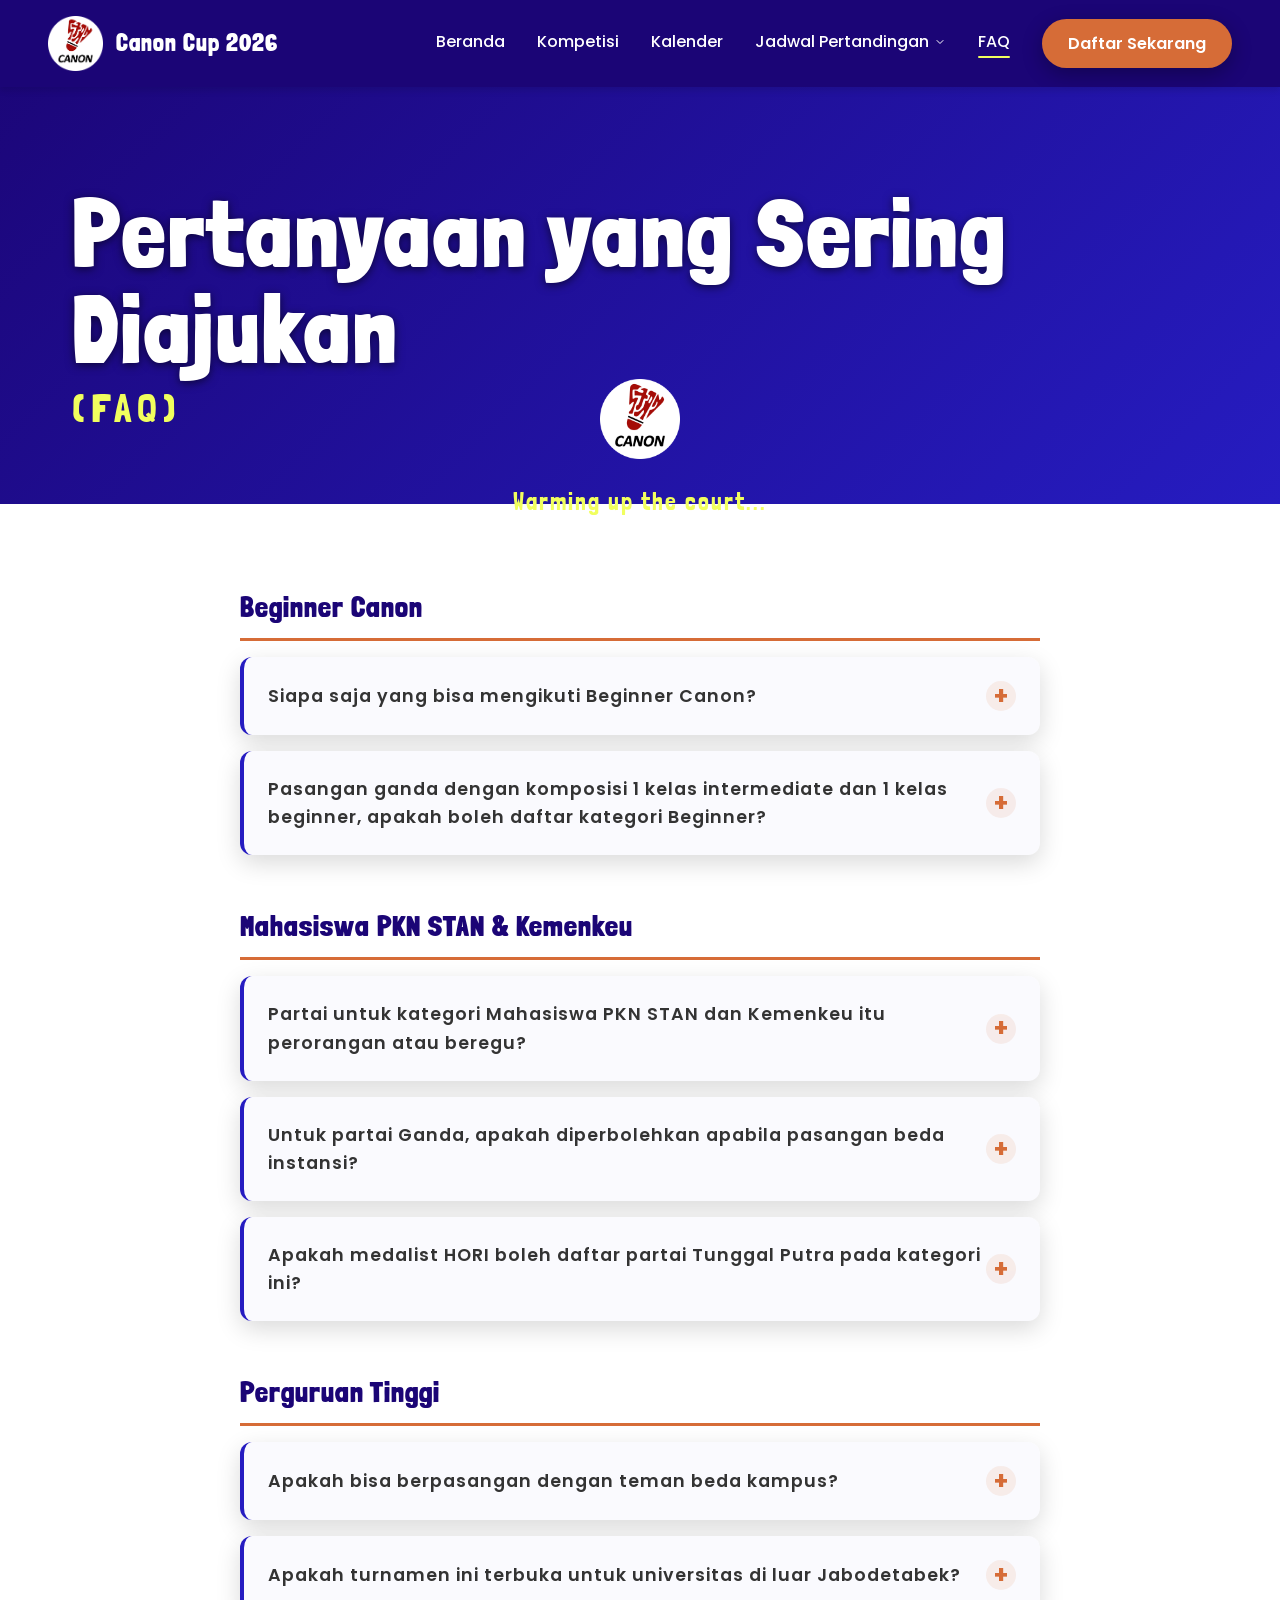
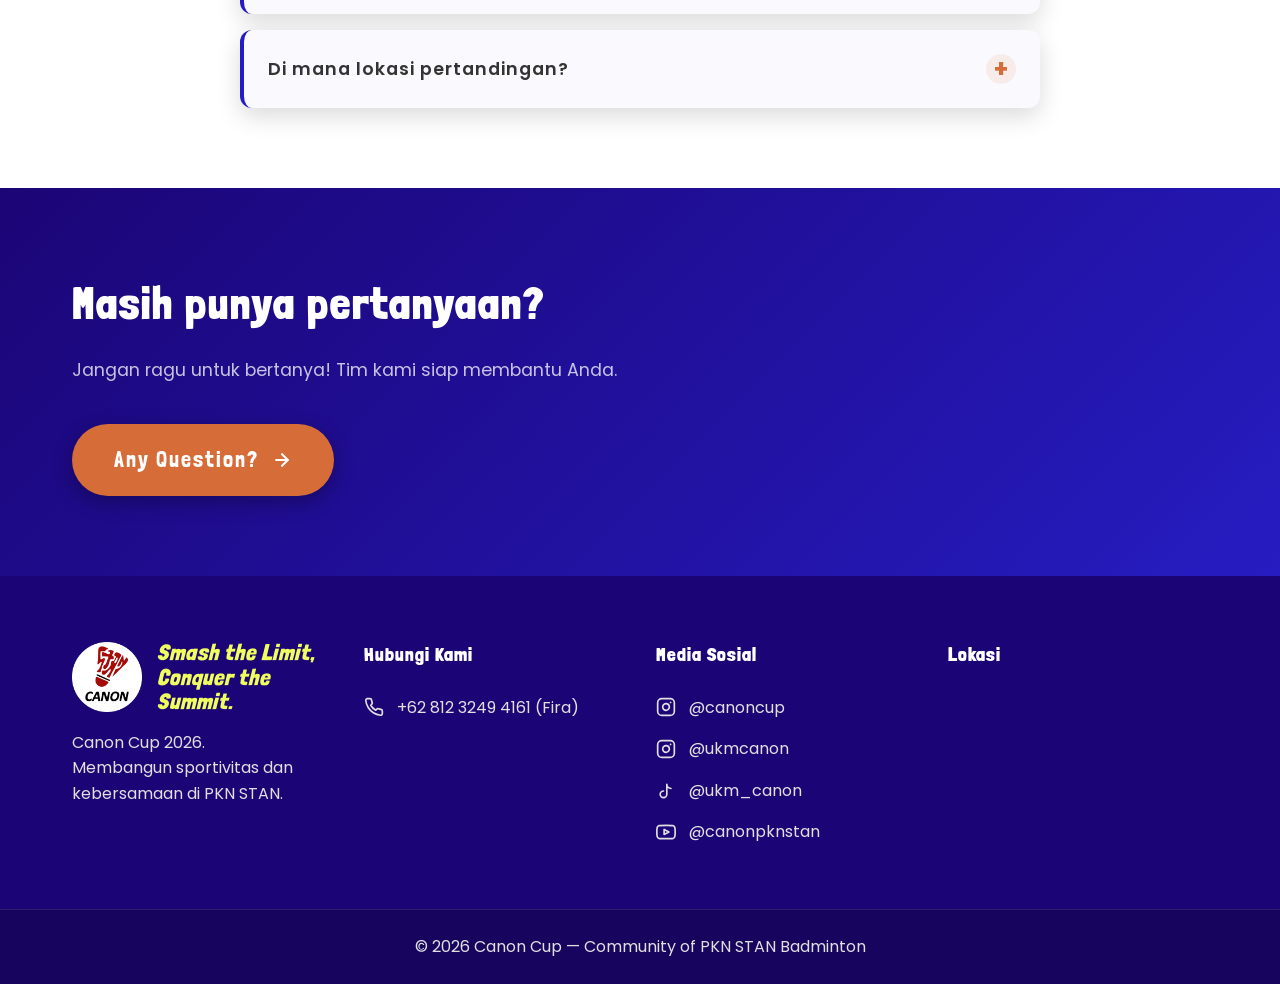
==== commit 07531876: "nambah FAQ" ====
--- a/faq.html
+++ b/faq.html
@@ -95,7 +95,7 @@
             <span class="faq-icon">+</span>
           </div>
           <div class="faq-answer">
-            <p>Tidak dibolehkan daftar kelas Beginner, karena kategori Beginner hanya untuk Internal Canon kelas Beginner. Jika salah satunya bukan Beginner, maka harus daftar kategori Mahasiswa atau Perguruan Tinggi Lainnya. </p>
+            <p>Tidak diperbolehkan daftar kelas Beginner, karena kategori Beginner hanya untuk Internal Canon kelas Beginner. Jika salah satunya bukan Beginner, maka harus daftar kategori Mahasiswa atau Perguruan Tinggi Lainnya. </p>
           </div>
         </div>
       </div>
@@ -135,6 +135,15 @@
       <!-- Category 3: Perguruan Tinggi -->
       <h2 class="faq-category-title">Perguruan Tinggi</h2>
       <div class="faq-container">
+        <div class="faq-item">
+          <div class="faq-question">
+            <h3>Apakah bisa berpasangan dengan teman beda kampus?</h3>
+            <span class="faq-icon">+</span>
+          </div>
+          <div class="faq-answer">
+            <p>Tidak diperbolehkan, peserta partai ganda kategori Perguruan Tinggi harus berasal dari satu kampus yang sama.</p>
+          </div>
+        </div>
         <div class="faq-item">
           <div class="faq-question">
             <h3>Apakah turnamen ini terbuka untuk universitas di luar Jabodetabek?</h3>
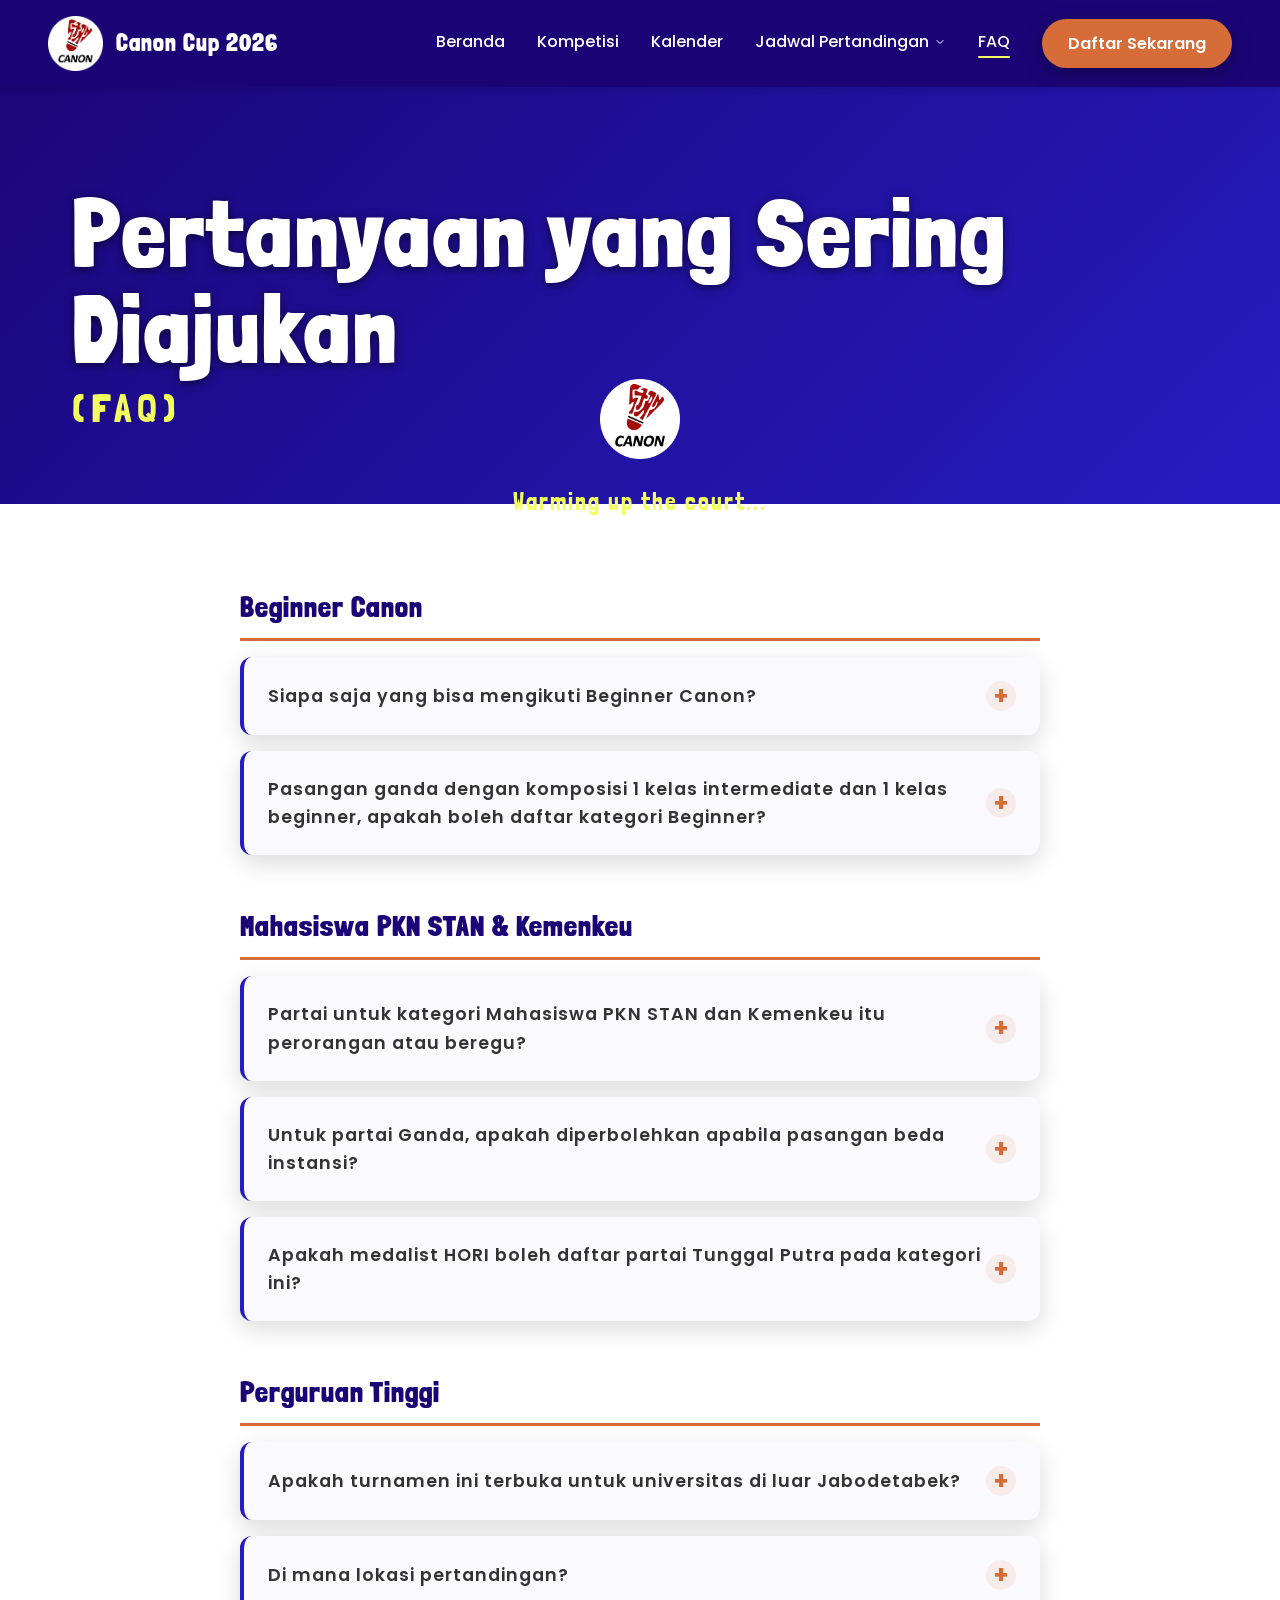
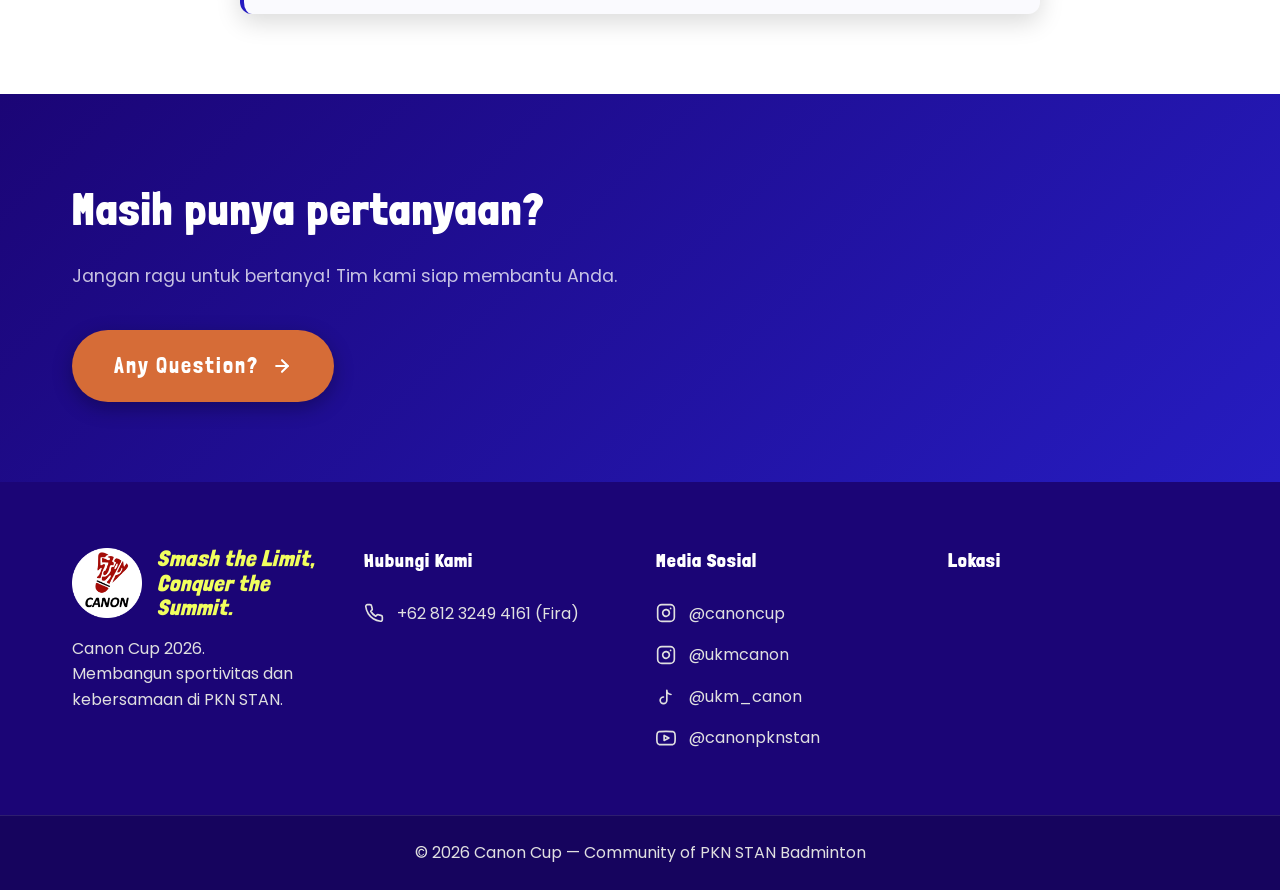
==== commit c9a1d75d: "hide FAQ" ====
--- a/faq.html
+++ b/faq.html
@@ -137,15 +137,6 @@
       <div class="faq-container">
         <div class="faq-item">
           <div class="faq-question">
-            <h3>Apakah bisa berpasangan dengan teman beda kampus?</h3>
-            <span class="faq-icon">+</span>
-          </div>
-          <div class="faq-answer">
-            <p>Tidak diperbolehkan, peserta partai ganda kategori Perguruan Tinggi harus berasal dari satu kampus yang sama.</p>
-          </div>
-        </div>
-        <div class="faq-item">
-          <div class="faq-question">
             <h3>Apakah turnamen ini terbuka untuk universitas di luar Jabodetabek?</h3>
             <span class="faq-icon">+</span>
           </div>
--- a/css/style.css
+++ b/css/style.css
@@ -1622,6 +1622,20 @@
   text-align: center;
   z-index: 2;
   box-shadow: 0 5px 15px rgba(0,0,0,0.4);
+  transition: all 0.3s ease;
+}
+
+.match-team.winner {
+  border-color: var(--color-highlight);
+  color: var(--color-highlight);
+  box-shadow: 0 0 15px rgba(239, 255, 6, 0.4);
+  z-index: 3;
+}
+
+.match-team.loser {
+  border-color: rgba(255, 255, 255, 0.15);
+  color: rgba(255, 255, 255, 0.5);
+  box-shadow: none;
 }
 
 .match-center {
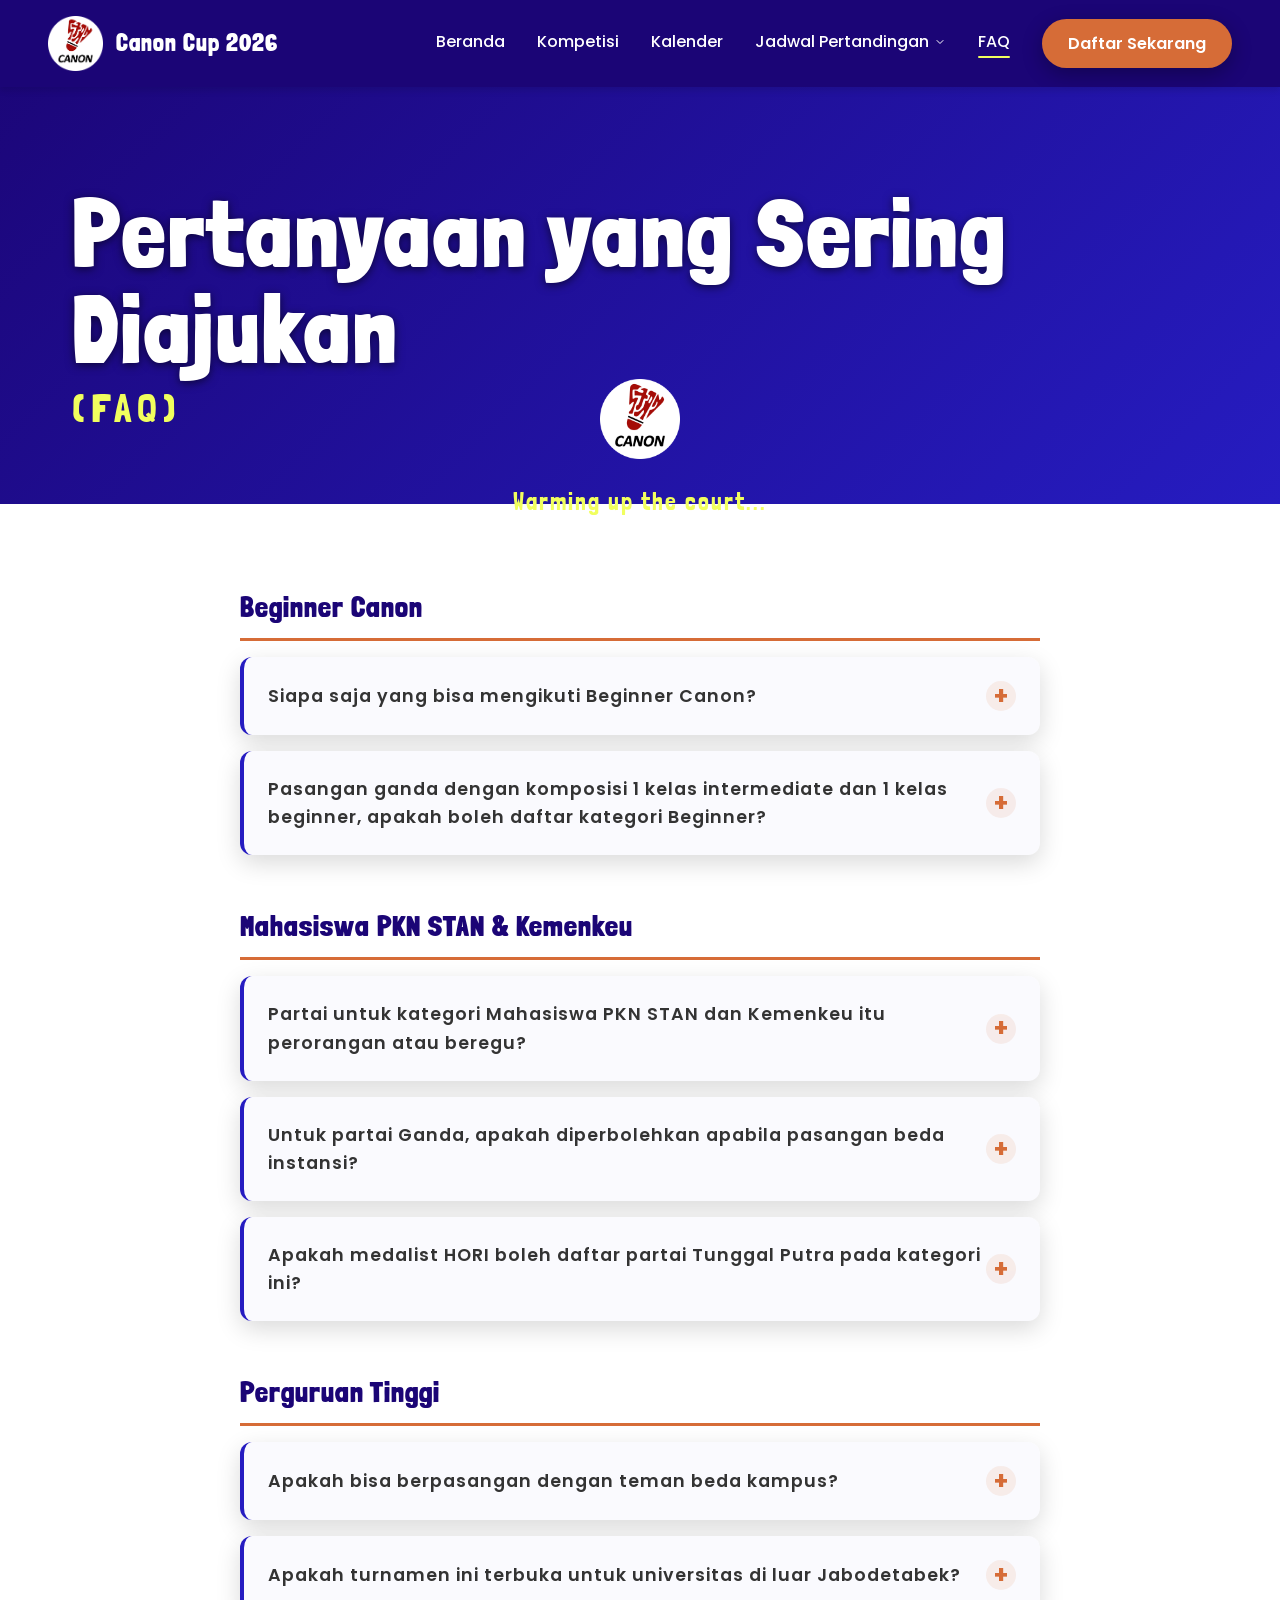
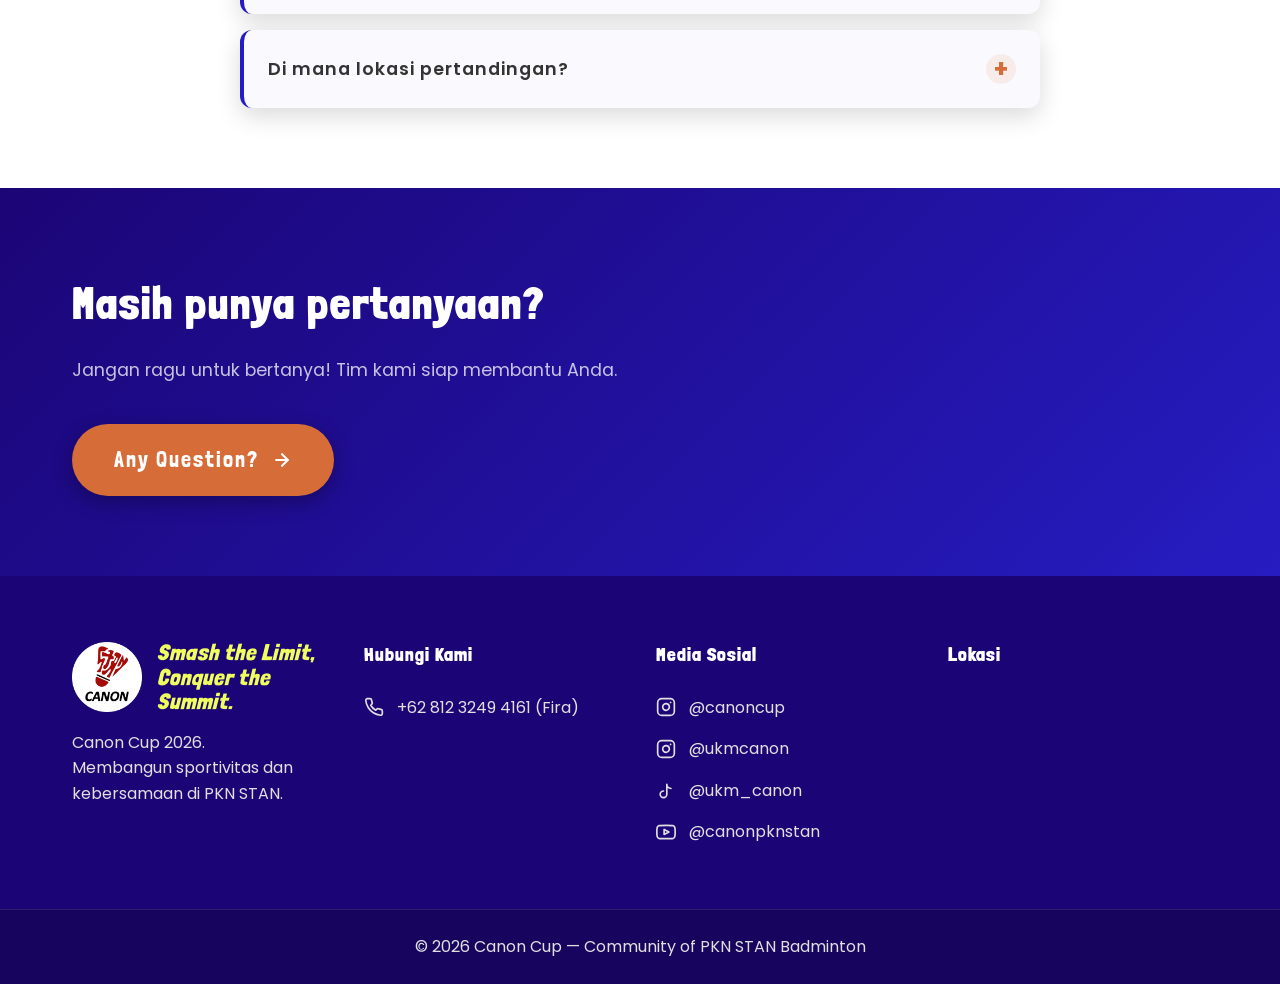
==== commit 9ef32075: "balikin FAQ" ====
--- a/faq.html
+++ b/faq.html
@@ -137,6 +137,15 @@
       <div class="faq-container">
         <div class="faq-item">
           <div class="faq-question">
+            <h3>Apakah bisa berpasangan dengan teman beda kampus?</h3>
+            <span class="faq-icon">+</span>
+          </div>
+          <div class="faq-answer">
+            <p>Diperbolehkan, peserta partai ganda kategori Perguruan Tinggi tidak harus berasal dari satu kampus yang sama.</p>
+          </div>
+        </div>        
+        <div class="faq-item">
+          <div class="faq-question">
             <h3>Apakah turnamen ini terbuka untuk universitas di luar Jabodetabek?</h3>
             <span class="faq-icon">+</span>
           </div>
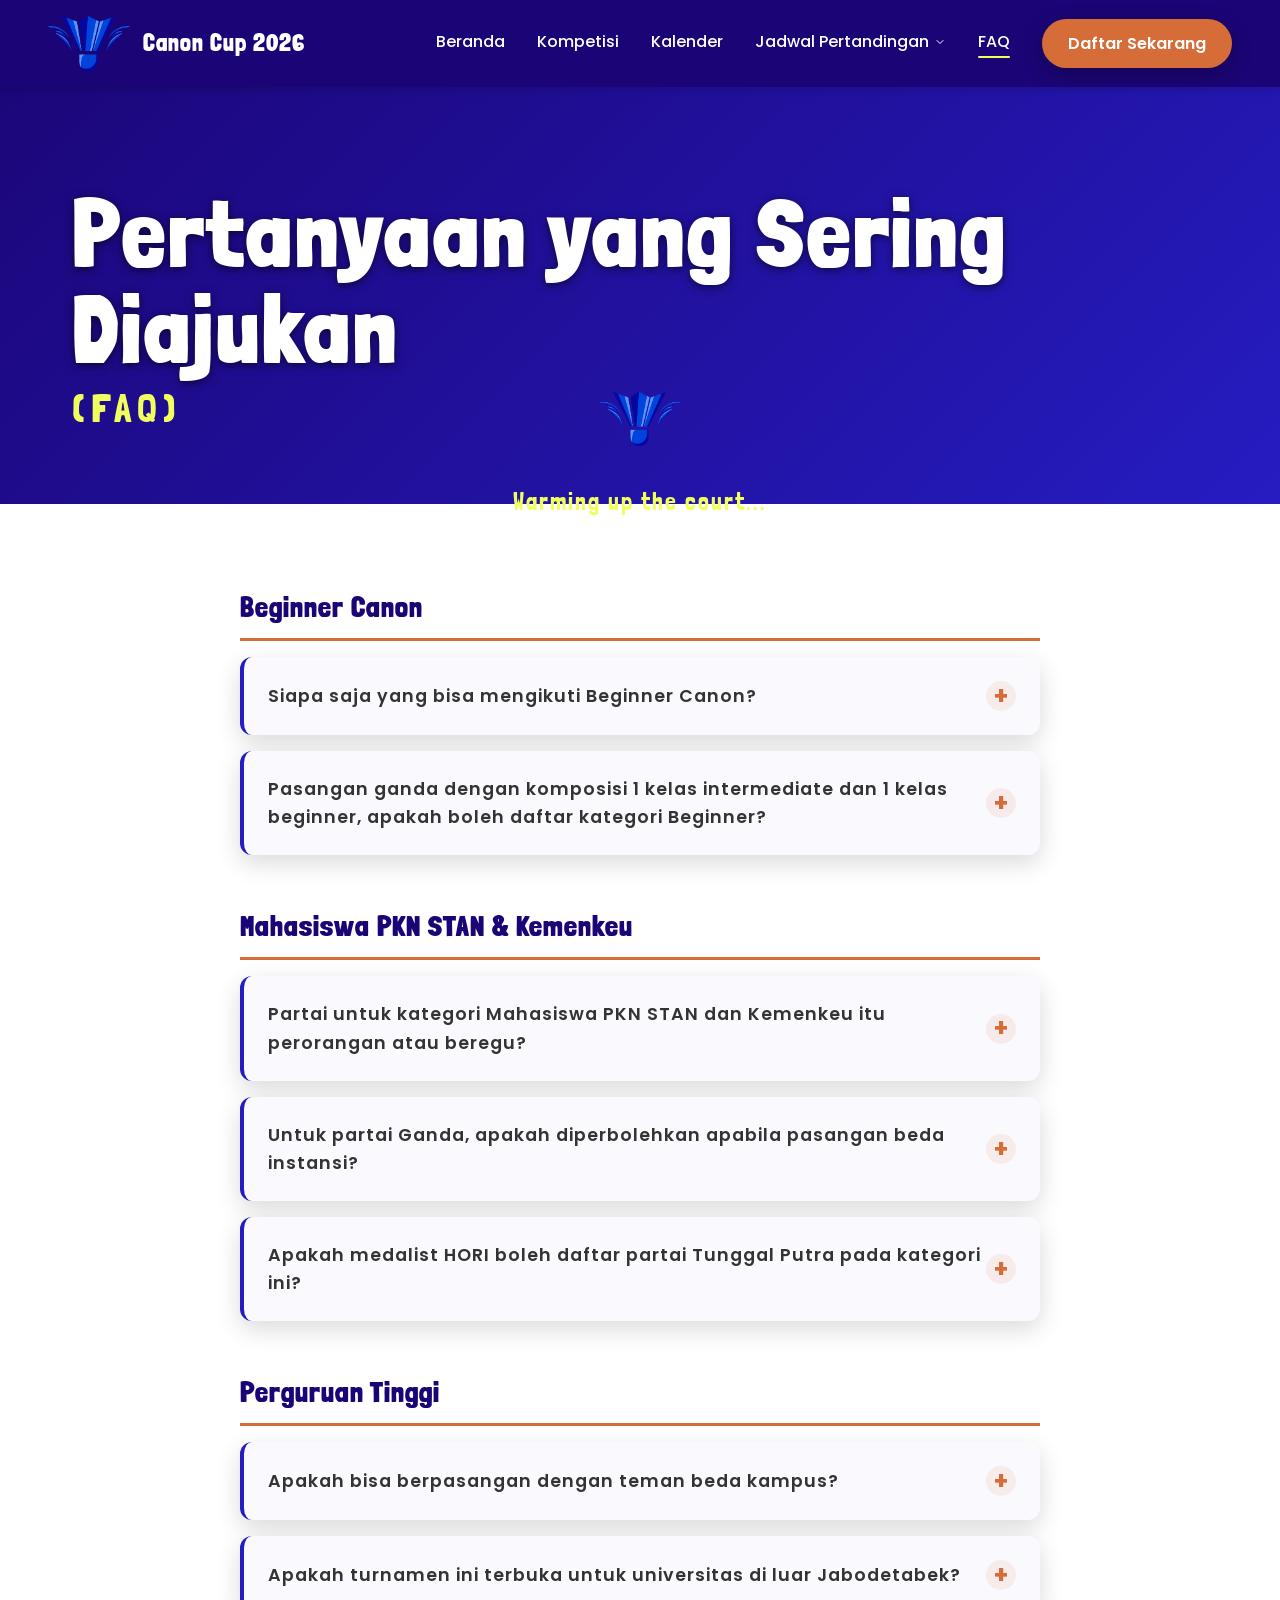
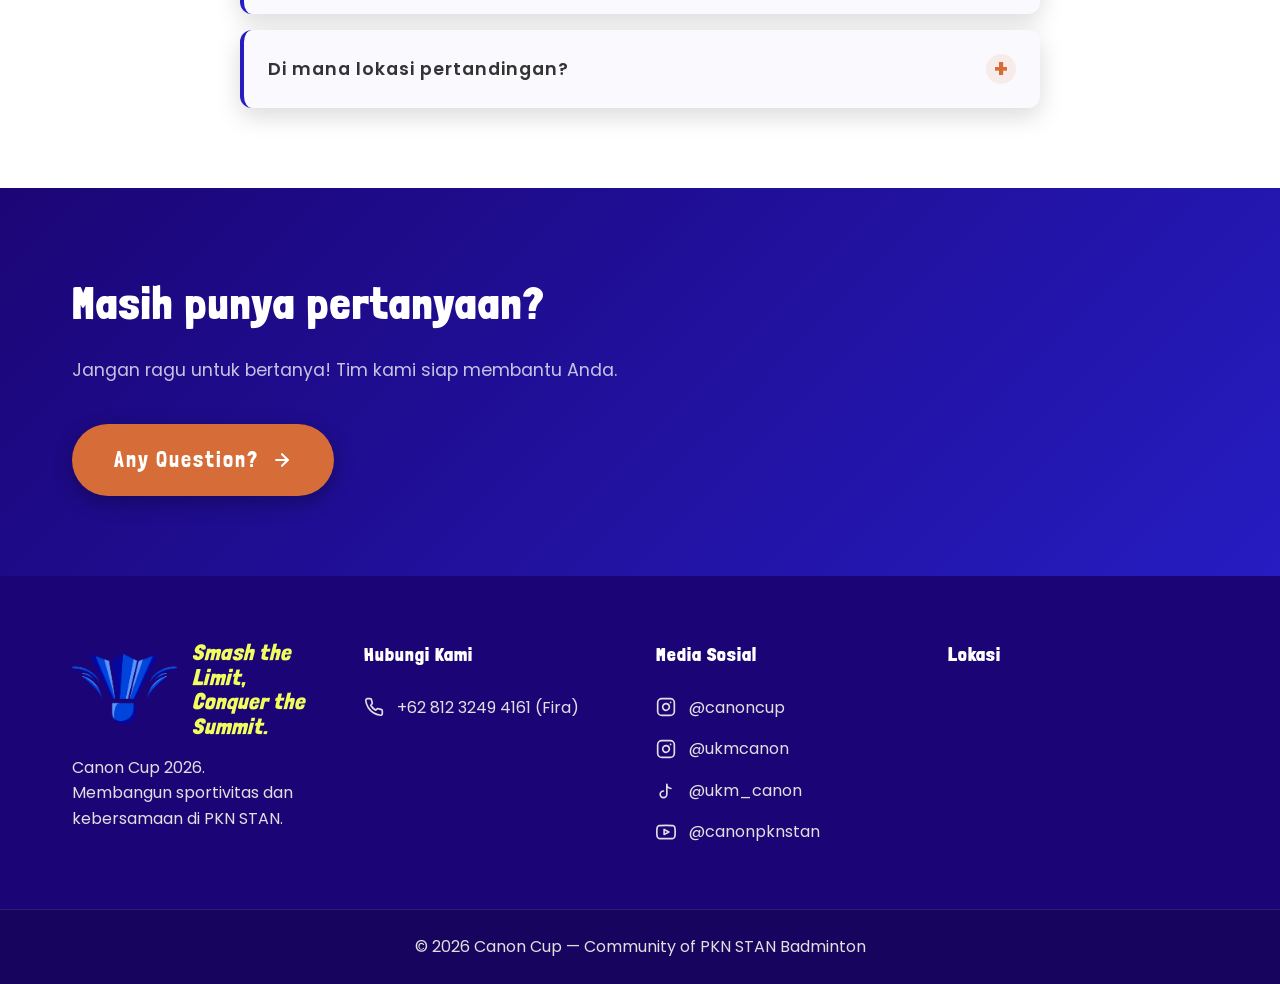
==== commit 4d0994cd: "feat: add Last Chance Extend timeline, move TM to Aug 20, and adjust match days to 5 days starting A" ====
--- a/faq.html
+++ b/faq.html
@@ -49,7 +49,6 @@
             <li><a href="schedule.html?day=3">Day 3</a></li>
             <li><a href="schedule.html?day=4">Day 4</a></li>
             <li><a href="schedule.html?day=5">Day 5</a></li>
-            <li><a href="schedule.html?day=6">Day 6</a></li>
           </ul>
         </li>        
         <li><a href="faq.html" class="nav-link active">FAQ</a></li>
--- a/css/style.css
+++ b/css/style.css
@@ -404,7 +404,7 @@
   border-radius: 16px;
   border: 1px solid rgba(255, 255, 255, 0.2);
   padding: 1.5rem;
-  max-width: 500px;
+  max-width: 600px;
   transform-style: preserve-3d;
   transition: var(--transition);
 }
@@ -412,7 +412,7 @@
 .hero-timeline {
   display: flex;
   justify-content: center;
-  gap: 4rem;
+  gap: clamp(0.75rem, 2.5vw, 2rem);
   margin-bottom: 1.5rem;
   border-bottom: 1px solid rgba(255, 255, 255, 0.2);
   padding-bottom: 1rem;
@@ -775,6 +775,46 @@
   box-shadow: 0 0 0 1px var(--color-secondary);
 }
 
+.calendar-cell.today-cell {
+  border-color: var(--color-accent) !important;
+  background-color: rgba(214, 108, 55, 0.08);
+  box-shadow: 0 0 0 2px rgba(214, 108, 55, 0.35) !important;
+}
+
+.calendar-cell.today-cell .day-number {
+  background-color: var(--color-accent);
+  color: var(--text-light);
+  border-radius: 50%;
+  width: 21px;
+  height: 21px;
+  display: inline-flex;
+  align-items: center;
+  justify-content: center;
+  font-size: 0.85rem;
+  font-weight: 700;
+  margin-bottom: 0;
+}
+
+.today-label {
+  display: inline-flex;
+  align-items: center;
+  justify-content: center;
+  font-size: clamp(0.5rem, 0.7vw, 0.6rem);
+  font-weight: 700;
+  text-transform: uppercase;
+  letter-spacing: 0.3px;
+  color: #ffffff;
+  background-color: var(--color-accent);
+  padding: 4px 5px 1px 5px;
+  border-radius: 4px;
+  margin: auto;
+  align-self: center;
+  line-height: 1;
+  box-shadow: 0 1px 2px rgba(214, 108, 55, 0.25);
+  pointer-events: none;
+  white-space: nowrap;
+}
+
 .event-badge-small {
   background-color: var(--color-secondary);
   height: 15px;
@@ -1050,21 +1090,20 @@
 .sponsor-item {
   width: calc(100% / 3 - 2rem);
   max-width: 200px;
+  perspective: 1000px;
 }
 
 .sponsor-item img {
   width: 100%;
   border-radius: 8px;
-  filter: grayscale(100%);
-  opacity: 0.7;
+  opacity: 1;
+  filter: drop-shadow(0 0 0px transparent);
   transition: var(--transition);
   cursor: pointer;
 }
 
-.sponsor-item img:hover {
-  filter: grayscale(0%);
-  opacity: 1;
-  transform: scale(1.05);
+.sponsor-item:hover img {
+  filter: drop-shadow(0 0 8px rgba(255, 255, 255, 0.5));
 }
 
 /* === FOOTER === */
@@ -1441,11 +1480,14 @@
   .time-sep {
     font-size: 1.5rem;
   }
+  .hero-timeline {
+    gap: 0.6rem;
+  }
   .timeline-step .step-date {
+    font-size: 0.65rem;
+  }
+  .timeline-step .step-name {
     font-size: 0.7rem;
-  }
-  .timeline-step .step-name {
-    font-size: 0.75rem;
   }
 
   /* Carousel Responsiveness */
@@ -1479,6 +1521,14 @@
   .calendar-cell .day-number {
     font-size: 0.8rem;
     margin-bottom: 2px;
+  }
+  .calendar-cell.today-cell .day-number {
+    width: 18px;
+    height: 18px;
+    font-size: 0.75rem;
+  }
+  .today-label {
+    display: none !important;
   }
 }
 
--- a/css/responsive.css
+++ b/css/responsive.css
@@ -21,6 +21,16 @@
 
 /* Mobile (Max-width: 768px) */
 @media screen and (max-width: 768px) {
+  #navbar {
+    background-color: var(--color-primary) !important;
+    padding: 0.8rem 0 !important;
+    box-shadow: 0 4px 10px rgba(0, 0, 0, 0.2);
+  }
+
+  .nav-container {
+    padding: 0 1.25rem;
+  }
+
   .hamburger {
     display: block;
     z-index: 1001;
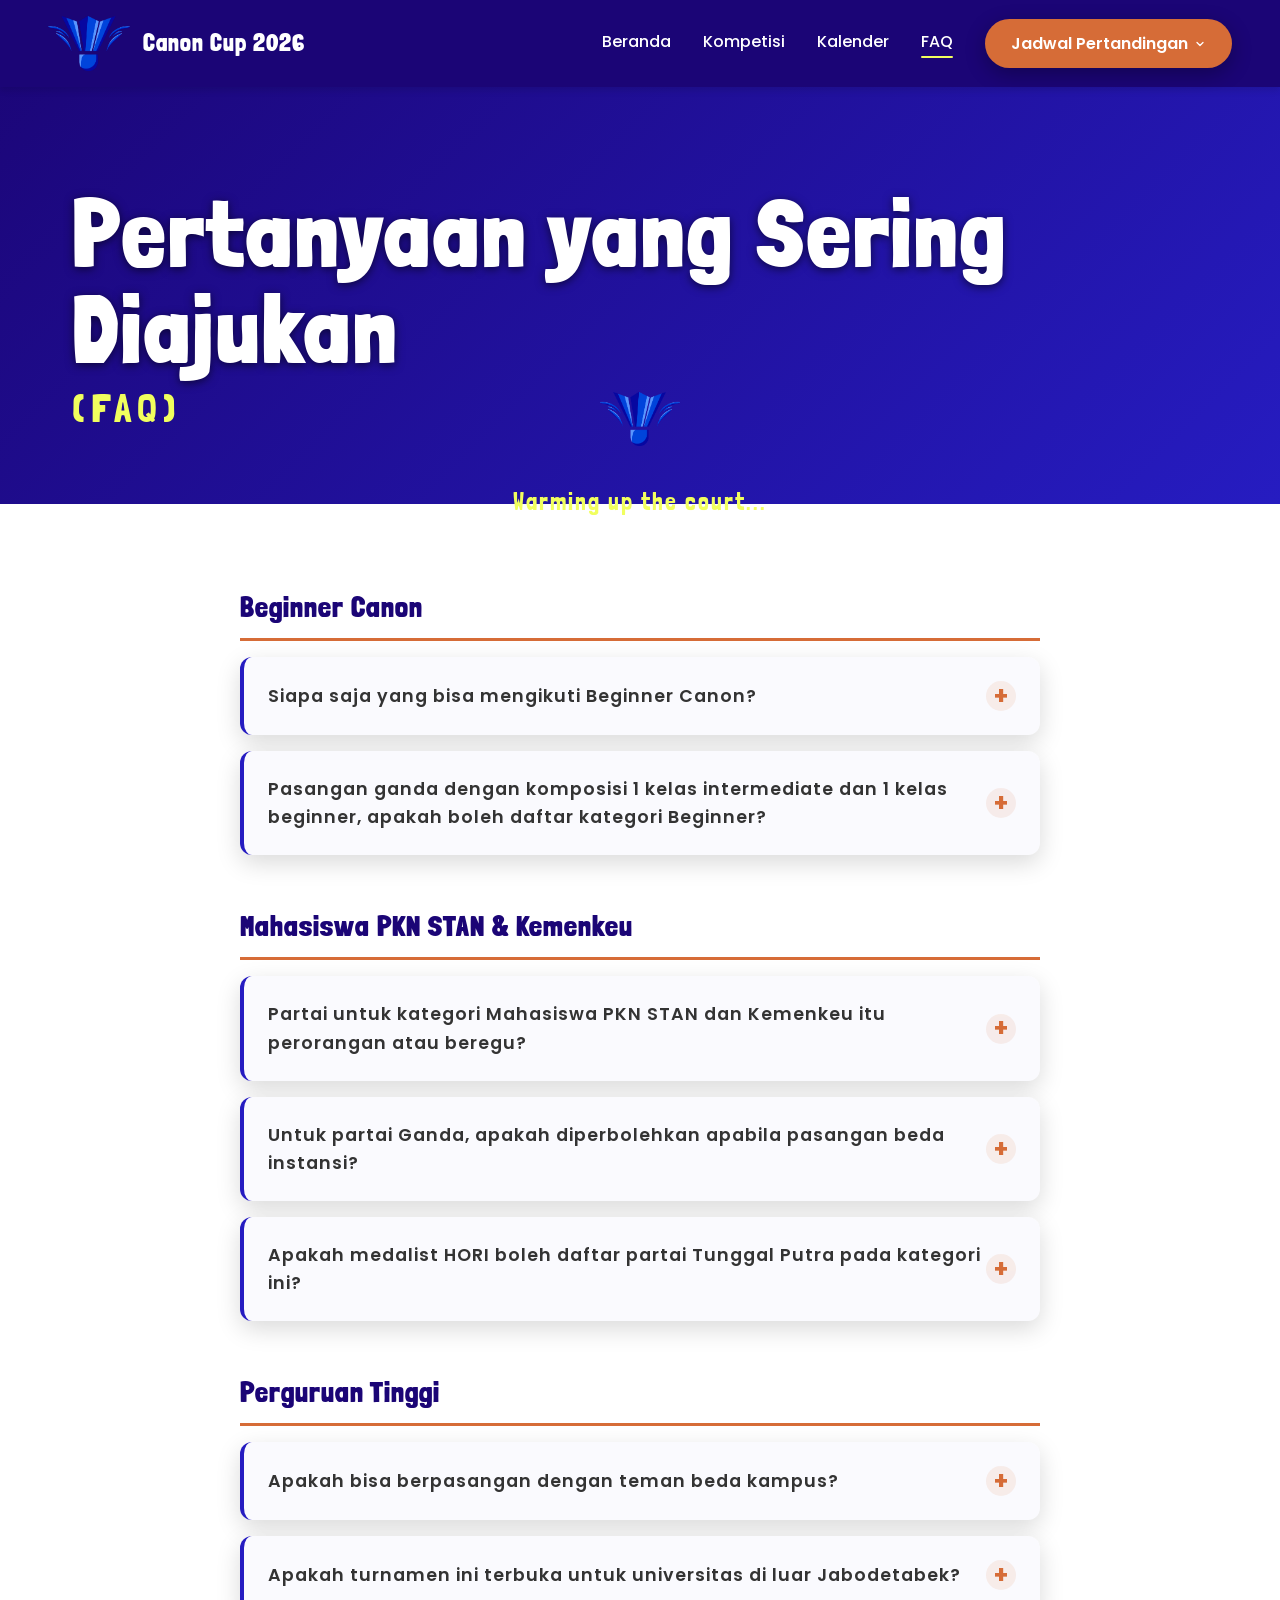
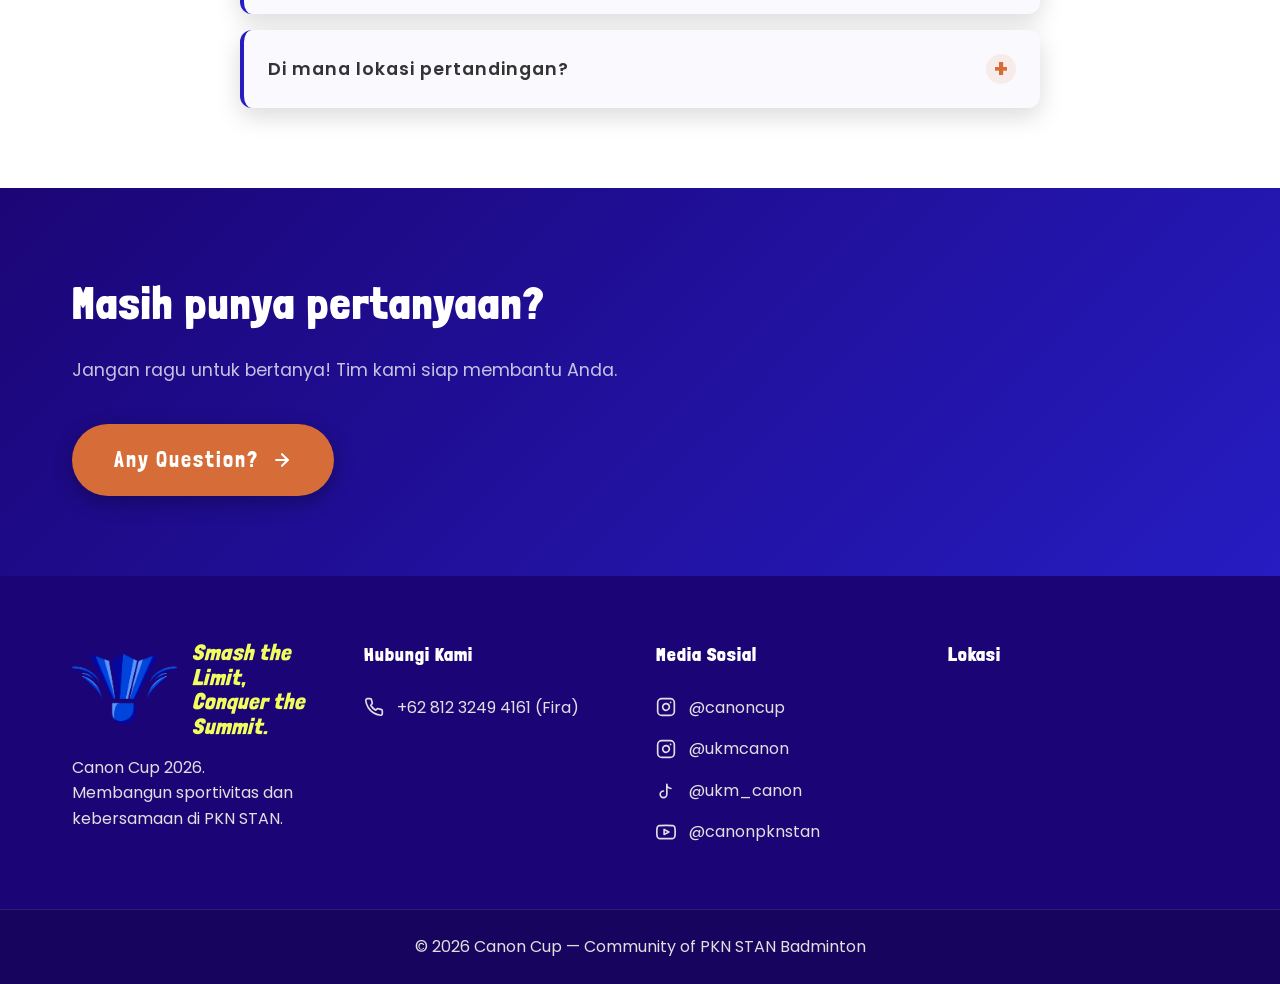
==== commit b544d7da: "feat: sync match rundown from spreadsheet, add category filter dropdown & refined typography" ====
--- a/faq.html
+++ b/faq.html
@@ -41,8 +41,9 @@
         <li><a href="index.html#hero" class="nav-link">Beranda</a></li>
         <li><a href="index.html#kompetisi" class="nav-link">Kompetisi</a></li>
         <li><a href="index.html#jadwal" class="nav-link">Kalender</a></li>
+        <li><a href="faq.html" class="nav-link active">FAQ</a></li>
         <li class="dropdown">
-          <a href="schedule.html" class="nav-link">Jadwal Pertandingan <svg width="12" height="12" viewBox="0 0 24 24" fill="none" stroke="currentColor" stroke-width="2" stroke-linecap="round" stroke-linejoin="round"><path d="m6 9 6 6 6-6"/></svg></a>
+          <a href="schedule.html" class="btn-cta">Jadwal Pertandingan <svg width="12" height="12" viewBox="0 0 24 24" fill="none" stroke="currentColor" stroke-width="2.5" stroke-linecap="round" stroke-linejoin="round" style="margin-left: 6px;"><path d="m6 9 6 6 6-6"/></svg></a>
           <ul class="dropdown-menu">
             <li><a href="schedule.html?day=1">Day 1</a></li>
             <li><a href="schedule.html?day=2">Day 2</a></li>
@@ -50,9 +51,7 @@
             <li><a href="schedule.html?day=4">Day 4</a></li>
             <li><a href="schedule.html?day=5">Day 5</a></li>
           </ul>
-        </li>        
-        <li><a href="faq.html" class="nav-link active">FAQ</a></li>
-        <li><a href="index.html#kompetisi" class="btn-cta">Daftar Sekarang</a></li>
+        </li>
       </ul>
 
       <!-- Hamburger Menu (Mobile) -->
--- a/css/style.css
+++ b/css/style.css
@@ -230,6 +230,10 @@
   left: 100%;
 }
 
+.btn-cta::after {
+  display: none !important;
+}
+
 .btn-cta:hover {
   background: transparent;
   border-color: var(--color-highlight);
@@ -246,22 +250,35 @@
 .dropdown-menu {
   position: absolute;
   top: 100%;
-  left: 0;
+  left: 50%;
+  transform: translateX(-50%) translateY(10px);
   background-color: var(--color-primary);
   min-width: 180px;
-  border-radius: 8px;
+  width: 100%;
+  border-radius: 12px;
   opacity: 0;
   visibility: hidden;
-  transform: translateY(10px);
-  transition: var(--transition);
-  box-shadow: 0 10px 15px rgba(0,0,0,0.1);
+  transition: var(--transition);
+  box-shadow: 0 10px 25px rgba(0,0,0,0.3);
   padding: 0.5rem 0;
+  border: 1px solid rgba(255, 255, 255, 0.15);
+  z-index: 100;
+  overflow: hidden;
+}
+
+.dropdown-menu::before {
+  content: '';
+  position: absolute;
+  top: -10px;
+  left: 0;
+  right: 0;
+  height: 10px;
 }
 
 .dropdown:hover .dropdown-menu {
   opacity: 1;
   visibility: visible;
-  transform: translateY(0);
+  transform: translateX(-50%) translateY(0);
 }
 
 .dropdown-menu a {
@@ -1552,21 +1569,42 @@
 }
 
 .hero-schedule .hero-subtitle {
-  font-size: 2rem;
-  font-family: var(--font-heading);
   background: var(--text-light);
   color: var(--color-primary);
   display: inline-flex;
   align-items: center;
   gap: 0.5rem;
-  padding: 0.2rem 1.5rem;
-  border-radius: 4px;
+  padding: 0.4rem 1.8rem;
+  border-radius: 30px;
   cursor: pointer;
   transition: all 0.3s ease;
+  box-shadow: 0 4px 15px rgba(0, 0, 0, 0.2);
+}
+
+.hero-schedule .hero-subtitle .day-text {
+  font-family: var(--font-heading);
+  font-size: 1.75rem;
+  line-height: 1;
+}
+
+.hero-schedule .hero-subtitle .day-divider {
+  font-family: var(--font-body);
+  opacity: 0.4;
+  font-size: 1.15rem;
+}
+
+.hero-schedule .hero-subtitle .day-date {
+  font-family: var(--font-body);
+  font-size: 1.2rem;
+  font-weight: 600;
+  letter-spacing: 0.2px;
+  line-height: 1;
 }
 
 .hero-schedule .hero-subtitle:hover {
   background: var(--color-highlight);
+  color: var(--color-primary);
+  transform: translateY(-2px);
 }
 
 .subtitle-dropdown {
@@ -1576,35 +1614,87 @@
 
 .subtitle-dropdown-menu {
   position: absolute;
-  top: 100%;
+  top: calc(100% + 8px);
   left: 50%;
   transform: translateX(-50%) translateY(10px);
-  background: var(--bg-white);
-  min-width: 150px;
-  border-radius: 8px;
-  box-shadow: 0 10px 30px rgba(0, 0, 0, 0.3);
-  padding: 0.5rem 0;
+  background: var(--color-primary);
+  min-width: 340px;
+  border-radius: 16px;
+  box-shadow: 0 10px 30px rgba(0, 0, 0, 0.35);
+  padding: 0;
   list-style: none;
   opacity: 0;
   visibility: hidden;
   transition: all 0.3s ease;
   z-index: 100;
-}
-
-.subtitle-dropdown:hover .subtitle-dropdown-menu {
+  overflow: hidden;
+}
+
+.subtitle-dropdown-menu::before {
+  content: '';
+  position: absolute;
+  top: -10px;
+  left: 0;
+  right: 0;
+  height: 10px;
+}
+
+.hero-schedule .hero-subtitle svg {
+  transition: transform 0.3s ease;
+}
+
+.subtitle-dropdown.open .hero-subtitle svg,
+.subtitle-dropdown:hover .hero-subtitle svg {
+  transform: rotate(180deg);
+}
+
+.subtitle-dropdown:hover .subtitle-dropdown-menu,
+.subtitle-dropdown.open .subtitle-dropdown-menu {
   opacity: 1;
   visibility: visible;
-  transform: translateX(-50%) translateY(5px);
+  transform: translateX(-50%) translateY(0);
 }
 
 .subtitle-dropdown-menu li a {
-  display: block;
-  padding: 0.8rem 1.5rem;
+  display: flex;
+  align-items: center;
+  justify-content: center;
+  gap: 0.45rem;
+  padding: 0.85rem 1.5rem;
+  background: var(--bg-white);
   color: var(--text-dark);
+  text-decoration: none;
+  transition: var(--transition);
+  text-align: center;
+  white-space: nowrap;
+}
+
+.subtitle-dropdown-menu li:first-child a {
+  border-top-left-radius: 16px;
+  border-top-right-radius: 16px;
+}
+
+.subtitle-dropdown-menu li:last-child a {
+  border-bottom-left-radius: 16px;
+  border-bottom-right-radius: 16px;
+}
+
+.subtitle-dropdown-menu li a .day-text {
   font-family: var(--font-heading);
-  font-size: 1.5rem;
-  text-decoration: none;
-  transition: var(--transition);
+  font-size: 1.45rem;
+  color: inherit;
+}
+
+.subtitle-dropdown-menu li a .day-divider {
+  font-family: var(--font-body);
+  opacity: 0.4;
+  font-size: 1.05rem;
+}
+
+.subtitle-dropdown-menu li a .day-date {
+  font-family: var(--font-body);
+  font-size: 1.08rem;
+  font-weight: 500;
 }
 
 .subtitle-dropdown-menu li a:hover {
@@ -1612,15 +1702,140 @@
   color: var(--color-primary);
 }
 
+.subtitle-dropdown-menu li a.active {
+  background: var(--color-primary);
+  color: var(--text-light);
+}
+
+.subtitle-dropdown-menu li a.active:hover {
+  background: var(--color-secondary);
+  color: var(--text-light);
+}
+
 .schedule-page .section {
   padding-top: 1rem;
 }
 
+.category-filter-wrapper {
+  display: flex;
+  justify-content: center;
+  margin-bottom: 1.2rem;
+}
+
+.category-dropdown {
+  position: relative;
+  display: inline-block;
+}
+
+.category-dropdown-btn {
+  background: var(--text-light);
+  color: var(--color-primary);
+  border: 2px solid var(--text-light);
+  font-family: var(--font-heading);
+  font-size: 1.5rem;
+  letter-spacing: 1px;
+  padding: 0.4rem 1.8rem;
+  border-radius: 30px;
+  cursor: pointer;
+  display: inline-flex;
+  align-items: center;
+  gap: 0.6rem;
+  transition: all 0.3s ease;
+  box-shadow: 0 4px 15px rgba(0, 0, 0, 0.2);
+}
+
+.category-dropdown-btn:hover {
+  background: var(--color-highlight);
+  border-color: var(--color-highlight);
+  color: var(--color-primary);
+  transform: translateY(-2px);
+}
+
+.category-dropdown-btn svg {
+  transition: transform 0.3s ease;
+}
+
+.category-dropdown.open .category-dropdown-btn svg,
+.category-dropdown:hover .category-dropdown-btn svg {
+  transform: rotate(180deg);
+}
+
+.category-dropdown-menu {
+  position: absolute;
+  top: calc(100% + 8px);
+  left: 50%;
+  transform: translateX(-50%) translateY(10px);
+  background: var(--color-primary);
+  min-width: 250px;
+  border-radius: 16px;
+  box-shadow: 0 10px 30px rgba(0, 0, 0, 0.35);
+  padding: 0;
+  list-style: none;
+  opacity: 0;
+  visibility: hidden;
+  transition: all 0.3s ease;
+  z-index: 100;
+  overflow: hidden;
+}
+
+.category-dropdown-menu::before {
+  content: '';
+  position: absolute;
+  top: -10px;
+  left: 0;
+  right: 0;
+  height: 10px;
+}
+
+.category-dropdown:hover .category-dropdown-menu,
+.category-dropdown.open .category-dropdown-menu {
+  opacity: 1;
+  visibility: visible;
+  transform: translateX(-50%) translateY(0);
+}
+
+.category-dropdown-menu li a {
+  display: block;
+  padding: 0.8rem 1.5rem;
+  background: var(--bg-white);
+  color: var(--text-dark);
+  font-family: var(--font-heading);
+  font-size: 1.35rem;
+  text-decoration: none;
+  transition: var(--transition);
+  text-align: center;
+}
+
+.category-dropdown-menu li:first-child a {
+  border-top-left-radius: 16px;
+  border-top-right-radius: 16px;
+}
+
+.category-dropdown-menu li:last-child a {
+  border-bottom-left-radius: 16px;
+  border-bottom-right-radius: 16px;
+}
+
+.category-dropdown-menu li a:hover {
+  background: var(--color-highlight);
+  color: var(--color-primary);
+}
+
+.category-dropdown-menu li a.active {
+  background: var(--color-primary);
+  color: var(--text-light);
+}
+
+.category-dropdown-menu li a.active:hover {
+  background: var(--color-secondary);
+  color: var(--text-light);
+}
+
 .court-tabs {
   display: flex;
   justify-content: center;
   gap: 1rem;
-  margin-bottom: 2rem;
+  margin-bottom: 2.5rem;
   flex-wrap: wrap;
 }
 
@@ -1644,7 +1859,7 @@
   background: var(--color-highlight);
   color: var(--color-primary);
   border-color: var(--color-highlight);
-  box-shadow: 0 4px 15px rgba(241, 255, 94, 0.3);
+  box-shadow: none;
 }
 
 .match-container {
@@ -1707,6 +1922,26 @@
   text-align: center;
   width: 80%;
   white-space: nowrap;
+  transition: all 0.3s ease;
+}
+
+/* Category Color Variants on Match Cards */
+.match-card.cat-beginner .match-date,
+.match-card.cat-beginner .match-time {
+  background-color: var(--color-highlight);
+  color: var(--color-primary);
+}
+
+.match-card.cat-instansi .match-date,
+.match-card.cat-instansi .match-time {
+  background-color: var(--color-accent);
+  color: #ffffff;
+}
+
+.match-card.cat-pt .match-date,
+.match-card.cat-pt .match-time {
+  background-color: #8e44ad;
+  color: #ffffff;
 }
 
 .match-vs-wrapper {
@@ -1735,6 +1970,23 @@
 
 /* Responsive adjustments */
 @media (max-width: 768px) {
+  .category-filter-wrapper {
+    margin-bottom: 1rem;
+  }
+  .category-dropdown-btn {
+    font-size: 1.2rem;
+    padding: 0.35rem 1.4rem;
+  }
+  .category-dropdown-menu {
+    min-width: 200px;
+  }
+  .category-dropdown-menu li a {
+    font-size: 1.15rem;
+    padding: 0.6rem 1.2rem;
+  }
+  .court-tabs {
+    margin-bottom: 1.8rem;
+  }
   .match-team {
     font-size: 1.2rem;
     width: 120px;
